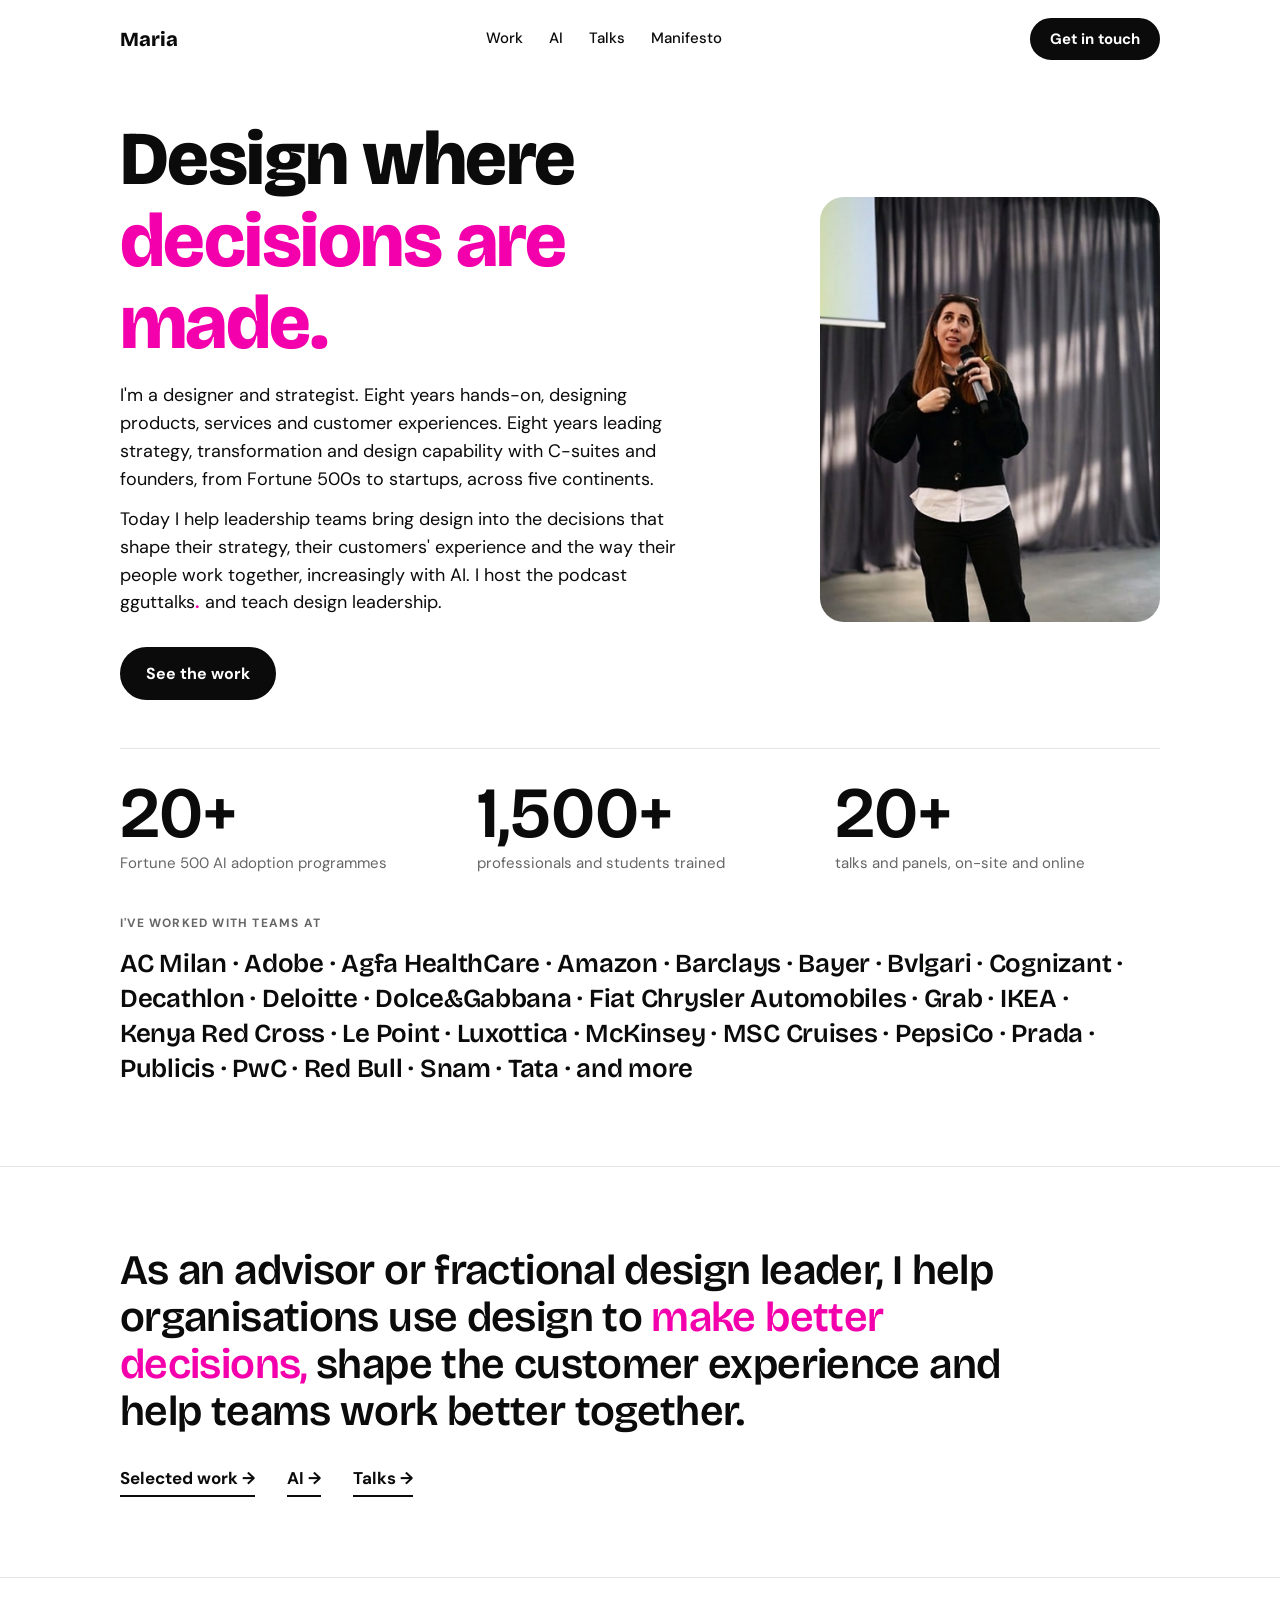
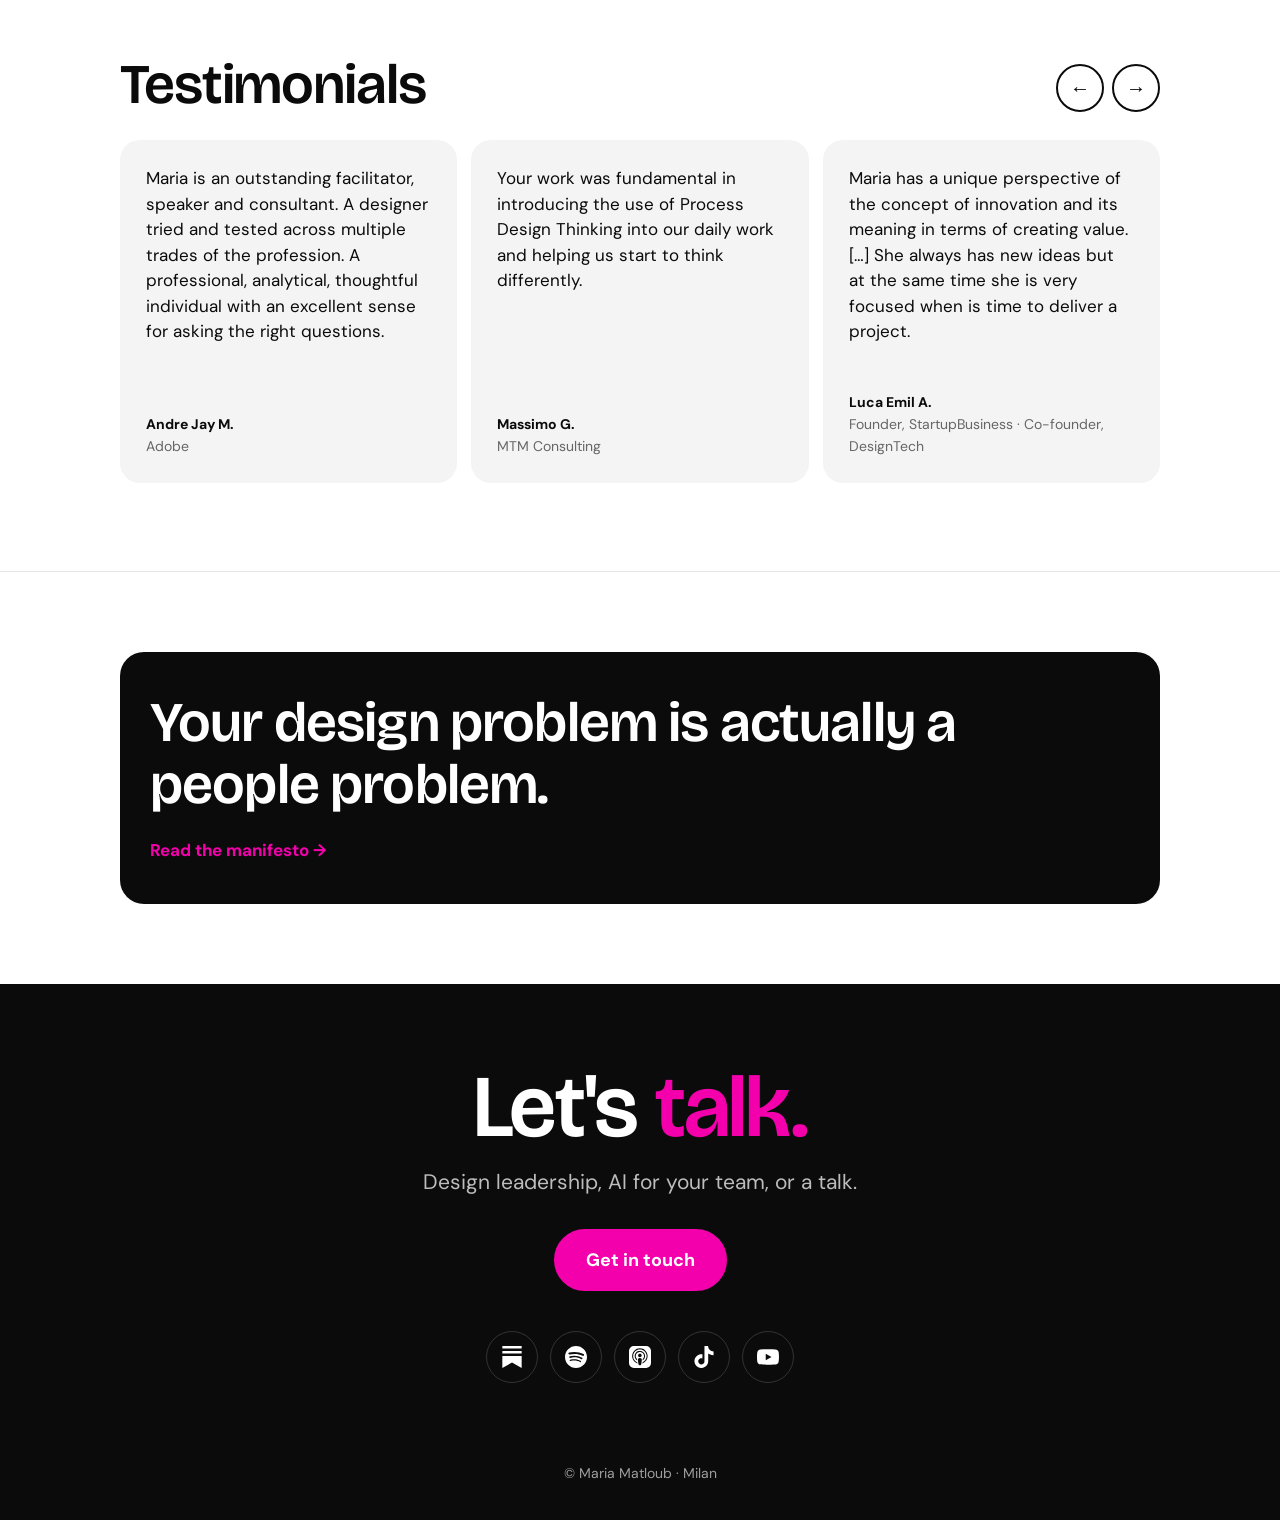
==== index.html @ e1e686e2 "Add files via upload" ====
<!doctype html>
<html lang="en">
<head>
<meta charset="utf-8">
<meta name="viewport" content="width=device-width, initial-scale=1">
<title>Maria Matloub · Design where decisions are made</title>
<meta name="description" content="Designer and strategist. I help leadership teams bring design into the decisions that shape their business.">
<meta property="og:title" content="Maria Matloub · Design where decisions are made">
<meta property="og:description" content="Designer and strategist. I help leadership teams bring design into the decisions that shape their business.">
<meta property="og:image" content="https://mariamatloub.com/share.jpg">
<meta name="twitter:card" content="summary_large_image">
<link rel="preconnect" href="https://fonts.googleapis.com">
<link rel="preconnect" href="https://fonts.gstatic.com" crossorigin>
<link href="https://fonts.googleapis.com/css2?family=Bricolage+Grotesque:opsz,wght@12..96,400..800&family=DM+Sans:wght@400;500;700&display=swap" rel="stylesheet">
<link rel="stylesheet" href="style.css">
<style>.sent-ok{background:#F300AC;color:#fff;text-align:center;padding:12px 20px;font:500 15px "DM Sans",system-ui,sans-serif}</style>
</head>
<body>
<div class="wrap">
  <nav>
    <a class="logo" href="./">Maria</a>
    <div class="menu"><a href="work.html">Work</a><a href="ai.html">AI</a><a href="talks.html">Talks</a><a href="manifesto.html">Manifesto</a></div>
    <button class="btn primary" data-contact="advisory">Get in touch</button>
  </nav>
</div>
<div class="wrap">
  <header class="hero home-hero">
    <div class="hero-grid">
      <div class="bio">
        <h1>Design where <span>decisions are made.</span></h1>
        <p>I'm a designer and strategist. Eight years hands-on, designing products, services and customer experiences. Eight years leading strategy, transformation and design capability with C-suites and founders, from Fortune 500s to startups, across five continents.</p>
        <p>Today I help leadership teams bring design into the decisions that shape their strategy, their customers' experience and the way their people work together, increasingly with AI. I host the podcast gguttalks<span class="dot">.</span> and teach design leadership.</p>
        <div class="btns"><a class="btn primary" href="work.html">See the work</a></div>
      </div>
      <div class="portrait"><img src="portrait.jpg" alt="Maria Matloub" width="800" height="1000"></div>
    </div>
    <div class="hstats">
      <div><b>20+</b><span>Fortune 500 AI adoption programmes</span></div>
      <div><b>1,500+</b><span>professionals and students trained</span></div>
      <div><b>20+</b><span>talks and panels, on-site and online</span></div>
    </div>
    <div class="brands">
      <p class="eyebrow">I've worked with teams at</p>
      <p><span>AC Milan</span> · <span>Adobe</span> · <span>Agfa HealthCare</span> · <span>Amazon</span> · <span>Barclays</span> · <span>Bayer</span> · <span>Bvlgari</span> · <span>Cognizant</span> · <span>Decathlon</span> · <span>Deloitte</span> · <span>Dolce&amp;Gabbana</span> · <span>Fiat Chrysler Automobiles</span> · <span>Grab</span> · <span>IKEA</span> · <span>Kenya Red Cross</span> · <span>Le Point</span> · <span>Luxottica</span> · <span>McKinsey</span> · <span>MSC Cruises</span> · <span>PepsiCo</span> · <span>Prada</span> · <span>Publicis</span> · <span>PwC</span> · <span>Red Bull</span> · <span>Snam</span> · <span>Tata</span> · <span>and more</span></p>
    </div>
  </header>
</div>

<section>
  <div class="wrap">
    <div class="what">
      <p class="big">As an advisor or fractional design leader, I help organisations use design to <span>make better decisions,</span> shape the customer experience and help teams work better together.</p>
      <div class="quiet-links"><a href="work.html">Selected work →</a><a href="ai.html">AI →</a><a href="talks.html">Talks →</a></div>
    </div>
  </div>
</section>

<section>
  <div class="wrap">
    <div class="tq-head"><h2>Testimonials</h2><div class="tq-nav"><button type="button" class="tq-btn" data-dir="-1" aria-label="Previous">←</button><button type="button" class="tq-btn" data-dir="1" aria-label="Next">→</button></div></div>
    <div class="carousel" id="tq">
      <figure><blockquote>Maria is an outstanding facilitator, speaker and consultant. A designer tried and tested across multiple trades of the profession. A professional, analytical, thoughtful individual with an excellent sense for asking the right questions.</blockquote><figcaption><b>Andre Jay M.</b>Adobe</figcaption></figure>
      <figure><blockquote>Your work was fundamental in introducing the use of Process Design Thinking into our daily work and helping us start to think differently.</blockquote><figcaption><b>Massimo G.</b>MTM Consulting</figcaption></figure>
      <figure><blockquote>Maria has a unique perspective of the concept of innovation and its meaning in terms of creating value. […] She always has new ideas but at the same time she is very focused when is time to deliver a project.</blockquote><figcaption><b>Luca Emil A.</b>Founder, StartupBusiness · Co-founder, DesignTech</figcaption></figure>
      <figure><blockquote>Maria has a natural propensity for teaching. Strong soft and hard skills and lots of curiosity made the course spectacular and super interesting.</blockquote><figcaption><b>Elena A.</b>Deloitte</figcaption></figure>
      <figure><blockquote>Maria is a very trustworthy professional, she is very passionate and committed. We have collaborated on different projects and very happy about the results.</blockquote><figcaption><b>Giusy C.</b>Fashion Technology Accelerator</figcaption></figure>
      <figure><blockquote>Maria was truly clear and inspiring. She changed my mindset regarding AI in a dialogue context where I did not feel inferior to the technology as I do as a woman. I asked questions that I would not have asked in other contexts.</blockquote><figcaption><b>Delia D.</b>Humanitas University</figcaption></figure>
      <figure><blockquote>The course introduced me completely to the world of generative AI […] I prepared a complete speech with graphs and presentation and was able to do it in half the time I would have spent without AI, but above all I entered a new and unknown world that is very useful and fascinating.</blockquote><figcaption><b>Simona B.</b>Freelancer in people management</figcaption></figure>
    </div>
    <script>(function(){const c=document.getElementById('tq');document.querySelectorAll('.tq-btn').forEach(b=>b.onclick=()=>{const w=c.querySelector('figure').offsetWidth+14;c.scrollBy({left:w*+b.dataset.dir,behavior:'smooth'})})})();</script>
  </div>
</section>

<section>
  <div class="wrap">
    <a class="teaser" href="manifesto.html"><p>Your design problem is actually a people problem.</p><span class="go">Read the manifesto →</span></a>
  </div>
</section>

<section class="end">
  <div class="wrap">
    <h2>Let's <span>talk.</span></h2>
    <p class="lead">Design leadership, AI for your team, or a talk.</p>
    <button class="btn" data-contact="advisory">Get in touch</button>
    <div class="links"><a href="https://ggutt.substack.com/" target="_blank" rel="noopener" aria-label="Substack" title="Substack"><svg viewBox="0 0 24 24" aria-hidden="true"><path d="M22.539 8.242H1.46V5.406h21.08v2.836zM1.46 10.812V24L12 18.11 22.54 24V10.812H1.46zM22.54 0H1.46v2.836h21.08V0z"/></svg></a><a href="https://open.spotify.com/show/3f6umKidYdhdoPnxUMQM2e" target="_blank" rel="noopener" aria-label="Spotify" title="Spotify"><svg viewBox="0 0 24 24" aria-hidden="true"><path d="M12 0C5.4 0 0 5.4 0 12s5.4 12 12 12 12-5.4 12-12S18.66 0 12 0zm5.521 17.34c-.24.359-.66.48-1.021.24-2.82-1.74-6.36-2.101-10.561-1.141-.418.122-.779-.179-.899-.539-.12-.421.18-.78.54-.9 4.56-1.021 8.52-.6 11.64 1.32.42.18.479.659.301 1.02zm1.44-3.3c-.301.42-.841.6-1.262.3-3.239-1.98-8.159-2.58-11.939-1.38-.479.12-1.02-.12-1.14-.6-.12-.48.12-1.021.6-1.141C9.6 9.9 15 10.561 18.72 12.84c.361.181.54.78.241 1.2zm.12-3.36C15.24 8.4 8.82 8.16 5.16 9.301c-.6.179-1.2-.181-1.38-.721-.18-.601.18-1.2.72-1.381 4.26-1.26 11.28-1.02 15.721 1.621.539.3.719 1.02.419 1.56-.299.421-1.02.599-1.559.3z"/></svg></a><a href="https://podcasts.apple.com/us/podcast/gguttalks/id1546998038" target="_blank" rel="noopener" aria-label="Apple Podcasts" title="Apple Podcasts"><svg viewBox="0 0 24 24" aria-hidden="true"><path d="M5.34 0A5.328 5.328 0 000 5.34v13.32A5.328 5.328 0 005.34 24h13.32A5.328 5.328 0 0024 18.66V5.34A5.328 5.328 0 0018.66 0zm6.525 2.568c2.336 0 4.448.902 6.056 2.587 1.224 1.272 1.912 2.619 2.264 4.392.12.59.12 2.2.007 2.864a8.506 8.506 0 01-3.24 5.296c-.608.46-2.096 1.261-2.336 1.261-.088 0-.096-.091-.056-.46.072-.592.144-.715.48-.856.536-.224 1.448-.874 2.008-1.435a7.644 7.644 0 002.008-3.536c.208-.824.184-2.656-.048-3.504-.728-2.696-2.928-4.792-5.624-5.352-.784-.16-2.208-.16-3 0-2.728.56-4.984 2.76-5.672 5.528-.184.752-.184 2.584 0 3.336.456 1.832 1.64 3.512 3.192 4.512.304.2.672.408.824.472.336.144.408.264.472.856.04.36.03.464-.056.464-.056 0-.464-.176-.896-.384l-.04-.03c-2.472-1.216-4.056-3.274-4.632-6.012-.144-.706-.168-2.392-.03-3.04.36-1.74 1.048-3.1 2.192-4.304 1.648-1.737 3.768-2.656 6.128-2.656zm.134 2.81c.409.004.803.04 1.106.106 2.784.62 4.76 3.408 4.376 6.174-.152 1.114-.536 2.03-1.216 2.88-.336.43-1.152 1.15-1.296 1.15-.023 0-.048-.272-.048-.603v-.605l.416-.496c1.568-1.878 1.456-4.502-.256-6.224-.664-.67-1.432-1.064-2.424-1.246-.64-.118-.776-.118-1.448-.008-1.02.167-1.81.562-2.512 1.256-1.72 1.704-1.832 4.342-.264 6.222l.413.496v.608c0 .336-.027.608-.06.608-.03 0-.264-.16-.512-.36l-.034-.011c-.832-.664-1.568-1.842-1.872-2.997-.184-.698-.184-2.024.008-2.72.504-1.878 1.888-3.335 3.808-4.019.41-.145 1.133-.22 1.814-.211zm-.13 2.99c.31 0 .62.06.844.178.488.253.888.745 1.04 1.259.464 1.578-1.208 2.96-2.72 2.254h-.015c-.712-.331-1.096-.956-1.104-1.77 0-.733.408-1.371 1.112-1.745.224-.117.534-.176.844-.176zm-.011 4.728c.988-.004 1.706.349 1.97.97.198.464.124 1.932-.218 4.302-.232 1.656-.36 2.074-.68 2.356-.44.39-1.064.498-1.656.288h-.003c-.716-.257-.87-.605-1.164-2.644-.341-2.37-.416-3.838-.218-4.302.262-.616.974-.966 1.97-.97z"/></svg></a><a href="https://www.tiktok.com/@maria_ggutt" target="_blank" rel="noopener" aria-label="TikTok" title="TikTok"><svg viewBox="0 0 24 24" aria-hidden="true"><path d="M12.525.02c1.31-.02 2.61-.01 3.91-.02.08 1.53.63 3.09 1.75 4.17 1.12 1.11 2.7 1.62 4.24 1.79v4.03c-1.44-.05-2.89-.35-4.2-.97-.57-.26-1.1-.59-1.62-.93-.01 2.92.01 5.84-.02 8.75-.08 1.4-.54 2.79-1.35 3.94-1.31 1.92-3.58 3.17-5.91 3.21-1.43.08-2.86-.31-4.08-1.03-2.02-1.19-3.44-3.37-3.65-5.71-.02-.5-.03-1-.01-1.49.18-1.9 1.12-3.72 2.58-4.96 1.66-1.44 3.98-2.13 6.15-1.72.02 1.48-.04 2.96-.04 4.44-.99-.32-2.15-.23-3.02.37-.63.41-1.11 1.04-1.36 1.75-.21.51-.15 1.07-.14 1.61.24 1.64 1.82 3.02 3.5 2.87 1.12-.01 2.19-.66 2.77-1.61.19-.33.4-.67.41-1.06.1-1.79.06-3.57.07-5.36.01-4.03-.01-8.05.02-12.07z"/></svg></a><a href="https://www.youtube.com/@ggutt_hub" target="_blank" rel="noopener" aria-label="YouTube" title="YouTube"><svg viewBox="0 0 24 24" aria-hidden="true"><path d="M23.498 6.186a3.016 3.016 0 0 0-2.122-2.136C19.505 3.545 12 3.545 12 3.545s-7.505 0-9.377.505A3.017 3.017 0 0 0 .502 6.186C0 8.07 0 12 0 12s0 3.93.502 5.814a3.016 3.016 0 0 0 2.122 2.136c1.871.505 9.376.505 9.376.505s7.505 0 9.377-.505a3.015 3.015 0 0 0 2.122-2.136C24 15.93 24 12 24 12s0-3.93-.502-5.814zM9.545 15.568V8.432L15.818 12l-6.273 3.568z"/></svg></a></div>
  </div>
</section>
<footer><span>© Maria Matloub · Milan</span></footer>
<dialog id="contact" aria-labelledby="contact-title">
  <form method="POST" action="https://formsubmit.co/diana@ggutt.com" id="contact-form">
    <input type="hidden" name="_subject" value="New enquiry from mariamatloub.com"><input type="hidden" name="_template" value="table">
    <input type="text" name="_honey" style="display:none" tabindex="-1" autocomplete="off"><input type="hidden" name="_captcha" value="true"><input type="hidden" name="_next" value="">
    <div class="m-head"><h3 id="contact-title">Let's talk.</h3><button type="button" class="m-close" aria-label="Close">×</button></div>
    <fieldset class="m-choice">
      <label><input type="radio" name="subject" value="Design leadership" required><span>Design leadership</span></label>
      <label><input type="radio" name="subject" value="AI"><span>AI</span></label>
      <label><input type="radio" name="subject" value="Talks"><span>Talks</span></label>
    </fieldset>
    <div class="m-row">
      <label>Name<input name="name" autocomplete="given-name" required></label>
      <label>Surname<input name="surname" autocomplete="family-name" required></label>
    </div>
    <label>Company<input name="company" autocomplete="organization" required></label>
    <label>Email<input type="email" name="email" autocomplete="email" required></label>
    <label><span>Phone <em>(optional)</em></span>
      <div class="m-phone"><select name="country-code" aria-label="Country code"><option value="+39" selected>Italy +39</option><option value="+44">United Kingdom +44</option><option value="+1">United States / Canada +1</option><option value="+33">France +33</option><option value="+49">Germany +49</option><option value="+34">Spain +34</option><option value="+41">Switzerland +41</option><option value="+31">Netherlands +31</option><option value="+32">Belgium +32</option><option value="+351">Portugal +351</option><option value="+353">Ireland +353</option><option value="+43">Austria +43</option><option value="+46">Sweden +46</option><option value="+45">Denmark +45</option><option value="+47">Norway +47</option><option value="+30">Greece +30</option><option value="+961">Lebanon +961</option><option value="+971">United Arab Emirates +971</option><option value="+966">Saudi Arabia +966</option><option value="+974">Qatar +974</option><option value="+965">Kuwait +965</option><option value="+20">Egypt +20</option><option value="+962">Jordan +962</option><option value="+91">India +91</option><option value="+65">Singapore +65</option><option value="+61">Australia +61</option><option value="+82">South Korea +82</option><option value="+81">Japan +81</option><option value="+55">Brazil +55</option><option value="+27">South Africa +27</option><option value="other">Other</option></select><input type="tel" name="phone" autocomplete="tel-national" inputmode="tel"></div>
    
    </label>
    <label>Message<textarea name="message" rows="4" required placeholder="A few lines about what you have in mind."></textarea></label>
    <button class="btn m-send" type="submit">Send</button>
    <p class="m-note" aria-live="polite"></p>
  </form>
</dialog>
<script>
(function(){
  const d=document.getElementById('contact'),f=document.getElementById('contact-form'),note=f.querySelector('.m-note');
  const map={advisory:"Design leadership",ai:"AI",talk:"Talks"};
  document.querySelectorAll('[data-contact]').forEach(b=>b.addEventListener('click',e=>{
    e.preventDefault(); f.querySelector('input[value="'+(map[b.dataset.contact]||"Design leadership")+'"]').checked=true; note.textContent=''; d.showModal();
  }));
  d.querySelector('.m-close').onclick=()=>d.close();
  d.addEventListener('click',e=>{if(e.target===d)d.close();});
  let opened=0;
  document.querySelectorAll('[data-contact]').forEach(b=>b.addEventListener('click',()=>{opened=Date.now();}));
  f.querySelector('[name=_next]').value=location.origin+location.pathname+'?sent=1';
  f.addEventListener('submit',e=>{
    if(f._honey.value||Date.now()-opened<4000){e.preventDefault();note.textContent='Please take a moment to fill in the form, then send again.';return;}
    note.textContent='Sending. You will see a quick captcha to confirm you are human.';
  });
  if(location.search.indexOf('sent=1')>-1){
    const t=document.createElement('div');t.className='sent-ok';t.textContent='Thank you. Your message has been sent, I will get back to you soon.';
    document.body.prepend(t);history.replaceState(null,'',location.pathname);
  }
})();
</script>
</body>
</html>
---- style.css ----
:root{--display:'Bricolage Grotesque',system-ui,sans-serif;--body:'DM Sans',system-ui,sans-serif;--paper:#FFFFFF;--ink:#0B0B0B;--muted:#666666;--line:#E6E6E6;--card:#F4F4F4;--accent:#F300AC;--soft:#FFE3F4}
*{box-sizing:border-box;margin:0;padding:0}
html{scroll-behavior:smooth}
body{background:var(--paper);color:var(--ink);font-family:var(--body);font-size:17px;line-height:1.55;-webkit-font-smoothing:antialiased}
a{color:inherit}
.wrap{max-width:1080px;margin:0 auto;padding:0 20px}
section{padding:80px 0;border-top:1px solid var(--line);scroll-margin-top:12px}
h1,h2,h3{font-family:var(--display);line-height:.98;letter-spacing:-.02em}
h2{font-size:clamp(34px,6vw,56px);font-weight:800;margin-bottom:16px}
h2 span,h1 span{color:var(--accent)}
.eyebrow{font-weight:700;text-transform:uppercase;letter-spacing:.1em;font-size:12px;color:var(--muted);margin-bottom:14px}
.lead{font-size:clamp(18px,2.2vw,21px);color:var(--muted);max-width:600px}
.btn{display:inline-block;padding:14px 24px;border-radius:999px;font:700 16px var(--body);text-decoration:none;border:2px solid var(--ink);background:transparent;color:var(--ink);cursor:pointer;transition:background .15s,border-color .15s,color .15s}
.btn:hover{background:var(--accent);border-color:var(--accent);color:#fff}
.btn.primary{background:var(--ink);color:#fff}
.btn.primary:hover{background:var(--accent);border-color:var(--accent)}
nav{display:flex;justify-content:space-between;align-items:center;padding:18px 0;gap:16px}
.logo{font-family:var(--display);font-weight:800;font-size:20px;text-decoration:none}
.menu{display:none;gap:26px;font-size:15px;font-weight:500}
.menu a{text-decoration:none}
.menu a:hover{color:var(--accent)}
@media(min-width:860px){.menu{display:flex}}
nav .btn{padding:9px 18px;font-size:15px}
.hero{padding:40px 0 80px;border:0}
.hero-grid{display:grid;gap:36px;align-items:center}
@media(min-width:860px){.hero-grid{grid-template-columns:minmax(0,1.6fr) minmax(0,1fr);gap:56px}}
.hero h1{font-size:clamp(44px,8vw,84px);font-weight:800}
.hero .sub{font-size:clamp(18px,2.2vw,21px);margin-top:24px;max-width:560px;color:var(--muted)}
.hero .btns{display:flex;flex-wrap:wrap;gap:10px;margin-top:30px}
.portrait{aspect-ratio:4/5;border-radius:24px;overflow:hidden;background:var(--card);max-width:340px;width:100%}
.portrait img{width:100%;height:100%;object-fit:cover;display:block}
@media(min-width:860px){.portrait{justify-self:end}}
.brands{padding:30px 0 0}
.brands p{font-family:var(--display);font-weight:700;font-size:clamp(19px,2.4vw,26px);line-height:1.35;letter-spacing:-.01em}
.brands span{white-space:nowrap}
.pov{display:grid;gap:20px}
@media(min-width:860px){.pov{grid-template-columns:minmax(0,1fr) minmax(0,1.3fr);gap:48px}}
.pov blockquote{font-family:var(--display);font-weight:500;font-size:clamp(22px,2.8vw,30px);line-height:1.25;letter-spacing:-.01em}
.pov blockquote p+p{margin-top:16px}
.ways{display:grid;gap:14px;margin-top:32px}
@media(min-width:860px){.ways{grid-template-columns:repeat(3,1fr)}}
.way{border:2px solid var(--ink);border-radius:20px;padding:26px;display:flex;flex-direction:column;gap:10px;text-decoration:none}
.way.main{background:var(--ink);color:#fff}
.way small{font-weight:700;text-transform:uppercase;letter-spacing:.08em;font-size:12px;opacity:.7}
.way h3{font-size:30px;font-weight:800}
.way p{opacity:.85;flex:1}
.way .go{font-weight:700;margin-top:6px}
.way:hover .go{color:var(--accent)}
.way.main .btn{align-self:flex-start;background:#fff;border-color:#fff;color:var(--ink)}
.way.main .btn:hover{background:var(--accent);border-color:var(--accent);color:#fff}
.projects{display:grid;gap:18px;margin-top:34px}
@media(min-width:640px){.projects{grid-template-columns:1fr 1fr}}
.project{border:1px solid var(--line);border-radius:20px;overflow:hidden;display:flex;flex-direction:column;background:#fff}
.project figure{aspect-ratio:16/9;background:var(--card);display:grid;place-items:center;color:var(--muted);font-size:13px;position:relative;overflow:hidden}
.project figure img{position:absolute;inset:0;width:100%;height:100%;object-fit:cover}
.project .body{padding:22px 22px 24px;display:flex;flex-direction:column;gap:10px}
.project .meta{font-size:13px;font-weight:700;text-transform:uppercase;letter-spacing:.08em;color:var(--accent)}
.project h3{font-size:26px;font-weight:800}
.project .role{font-size:15px;color:var(--muted);margin-top:-4px}
.project p{font-size:16px}
.project p.shift{border-top:1px solid var(--line);padding-top:10px;color:var(--ink)}
.project p.shift b{display:block;font-size:12px;text-transform:uppercase;letter-spacing:.08em;color:var(--muted);margin-bottom:2px}
.todo{background:var(--soft);border-radius:4px;padding:0 4px}
.quotes{display:grid;gap:14px;margin-top:30px}
@media(min-width:860px){.quotes{grid-template-columns:repeat(3,1fr)}}
.quotes figure{background:var(--card);border-radius:20px;padding:26px;display:flex;flex-direction:column;justify-content:space-between;gap:18px}
.quotes blockquote{font-family:var(--display);font-weight:500;font-size:21px;line-height:1.3}
.quotes figcaption{font-size:14px;color:var(--muted)}
.quotes figcaption b{color:var(--ink);display:block}
.strip{border-top:1px solid var(--line);padding:16px 0;font-size:15px;color:var(--muted)}
.strip b{color:var(--ink);margin-right:6px}
.media{display:grid;gap:14px;margin-top:30px}
@media(min-width:860px){.media{grid-template-columns:1fr 1fr}}
.media a{display:block;background:var(--soft);border-radius:20px;padding:26px;text-decoration:none}
.media a:hover{outline:2px solid var(--accent)}
.media h3{font-size:28px;font-weight:800;margin-bottom:8px}
.media p{color:var(--muted)}
.media .go{display:block;margin-top:12px;font-weight:700}
.end{background:var(--ink);color:#fff;border:0;text-align:center}
.end h2{font-size:clamp(44px,8vw,88px)}
.end .lead{margin:0 auto;color:#BDBDBD}
.end .btn{background:var(--accent);border-color:var(--accent);color:#fff;margin-top:30px;font-size:18px;padding:17px 30px}
.end .btn:hover{background:#fff;border-color:#fff;color:var(--ink)}
.links{display:flex;flex-wrap:wrap;justify-content:center;gap:12px;margin-top:40px}
.links a{display:grid;place-items:center;width:52px;height:52px;border:1.5px solid #333;border-radius:50%;transition:background .15s,border-color .15s}
.links a:hover{background:var(--accent);border-color:var(--accent)}
.links svg{width:22px;height:22px;fill:currentColor}
footer{background:var(--ink);color:#fff;font-size:14px;text-align:center;padding:0 20px 36px}
footer span{opacity:.6}
dialog{margin:auto;border:0;border-radius:24px;padding:0;width:min(560px,calc(100% - 24px));max-height:calc(100dvh - 24px);background:var(--paper);color:var(--ink);font-family:var(--body)}
dialog::backdrop{background:rgba(0,0,0,.55)}
#contact-form{display:flex;flex-direction:column;gap:14px;padding:26px}
.m-head{display:flex;justify-content:space-between;align-items:center}
.m-head h3{font-size:34px;font-weight:800}
.m-close{border:0;background:var(--card);width:40px;height:40px;border-radius:50%;font-size:24px;cursor:pointer;color:var(--ink)}
#contact-form label{display:flex;flex-direction:column;gap:6px;font-size:14px;font-weight:600}
#contact-form em{font-style:normal;font-weight:400;color:var(--muted)}
#contact-form input,#contact-form select,#contact-form textarea{font:inherit;font-weight:400;font-size:16px;padding:12px 14px;border:1.5px solid var(--line);border-radius:12px;background:#fff;color:var(--ink);width:100%}
#contact-form input:focus,#contact-form select:focus,#contact-form textarea:focus{outline:none;border-color:var(--accent)}
.m-row{display:grid;grid-template-columns:1fr 1fr;gap:10px}
.m-phone{display:grid;grid-template-columns:minmax(0,150px) 1fr;gap:8px}
.m-choice{border:0;display:grid;grid-template-columns:1fr 1fr 1fr;gap:8px}
.m-choice label{position:relative}
.m-choice input{position:absolute;opacity:0}
.m-choice span{display:block;text-align:center;padding:11px 6px;border:1.5px solid var(--ink);border-radius:999px;font-size:14px;cursor:pointer}
.m-choice input:checked+span{background:var(--ink);color:#fff}
.m-send{width:100%;background:var(--accent);border-color:var(--accent);color:#fff}
.m-note{font-size:14px;color:var(--muted);min-height:1em}
@media(max-width:480px){.m-row{grid-template-columns:1fr}.m-choice{grid-template-columns:1fr}}

.menu a.on{color:var(--accent)}
.page-head{padding:48px 0 56px;border:0}
.page-head h1{font-size:clamp(44px,8vw,84px);font-weight:800}
.page-head .lead{margin-top:20px}
.home-hero h1{font-size:clamp(42px,7vw,76px);line-height:1.08}
.bio p{font-size:18px;color:var(--ink);max-width:560px;margin-top:18px}
.bio p+p{margin-top:12px}
.teaser{display:block;text-decoration:none;background:var(--ink);color:#fff;border-radius:24px;padding:40px 30px}
.teaser p{font-family:var(--display);font-weight:700;font-size:clamp(26px,4vw,44px);line-height:1.1;letter-spacing:-.015em;max-width:820px}
.teaser span.go{display:inline-block;margin-top:22px;font-weight:700;color:var(--accent)}
.teaser:hover span.go{text-decoration:underline}
.snaps{display:grid;gap:22px;margin-top:8px}
@media(min-width:760px){.snaps{grid-template-columns:1fr 1fr}}
@media(min-width:1100px){.snaps{grid-template-columns:repeat(3,1fr)}.snap .vis b{font-size:40px}}
.snap{background:#0B0B0B;color:#fff;border-radius:18px;overflow:hidden;display:flex;flex-direction:column}
.snap .vis{aspect-ratio:16/10;position:relative;display:flex;flex-direction:column;justify-content:flex-end;padding:24px;overflow:hidden}
.snap .vis img{position:absolute;inset:0;width:100%;height:100%;object-fit:cover}
.snap .vis b{font-family:var(--display);font-weight:800;font-size:clamp(34px,5vw,52px);line-height:.95;letter-spacing:-.02em;position:relative}
.snap .vis small{position:relative;font-weight:700;text-transform:uppercase;letter-spacing:.1em;font-size:12px;margin-bottom:10px;opacity:.85}
.vis.pink{background:var(--accent);color:#fff}
.vis.white{background:#F4F4F4;color:#0B0B0B}
.vis.dark{background:#1A1A1A;color:#fff}
.vis.dark b span{color:var(--accent)}
.snap .txt{padding:22px 24px 26px;display:flex;flex-direction:column;gap:10px}
.snap h3{font-size:24px;font-weight:800}
.snap .role{font-size:14px;color:#A8A8A8;margin-top:-6px}
.snap p{font-size:16px;color:#E6E6E6}
.snap p.why{color:#fff;border-top:1px solid #2E2E2E;padding-top:12px}
.snap p.why b{color:var(--accent);font-weight:700}
.talklist{list-style:none;margin-top:28px;border-top:2px solid var(--ink)}
.talklist li{font-family:var(--display);font-weight:700;font-size:clamp(24px,3.4vw,36px);padding:16px 0;border-bottom:1px solid var(--line);letter-spacing:-.01em}
.gallery{display:grid;grid-template-columns:1fr;gap:10px}
@media(min-width:560px){.gallery{grid-template-columns:1fr 1fr}}
@media(min-width:860px){.gallery{grid-template-columns:repeat(3,1fr);gap:14px}}
.gallery figure{aspect-ratio:16/9;border-radius:16px;overflow:hidden;background:var(--card)}
.gallery img{width:100%;height:100%;object-fit:cover;display:block}
.manifesto{max-width:780px}
.manifesto p{font-family:var(--display);font-weight:700;font-size:clamp(26px,3.6vw,40px);line-height:1.15;letter-spacing:-.015em;margin-top:28px}
.manifesto p span{color:var(--accent)}
.what .big{font-family:var(--display);font-weight:700;font-size:clamp(26px,3.8vw,42px);line-height:1.12;letter-spacing:-.015em;max-width:900px}
.what .big span{color:var(--accent)}
.quiet-links{display:flex;flex-wrap:wrap;gap:12px 32px;margin-top:30px;font-weight:700;font-size:17px}
.quiet-links a{text-decoration:none;border-bottom:2px solid var(--ink);padding-bottom:3px}
.quiet-links a:hover{color:var(--accent);border-color:var(--accent)}
.pod{display:grid;gap:20px;background:var(--soft);border-radius:24px;padding:32px 28px;margin-top:8px}
@media(min-width:860px){.pod{grid-template-columns:1.4fr 1fr;align-items:center;padding:44px}}
.pod h2{margin-bottom:10px}
.pod .stats{display:flex;gap:28px;flex-wrap:wrap;margin-top:18px}
.pod .stats b{font-family:var(--display);font-size:36px;font-weight:800;display:block;line-height:1}
.pod .stats span{font-size:14px;color:var(--muted)}
.pod .btns{display:flex;flex-wrap:wrap;gap:10px}
.brands p.eyebrow{font-family:var(--body);font-size:12px;font-weight:700;letter-spacing:.1em;line-height:1.5;color:var(--muted)}
.teaser p{font-size:clamp(34px,5vw,56px)}
.dot{color:var(--accent);font-weight:700}
.hstats{display:grid;grid-template-columns:1fr 1fr;gap:24px 20px;margin:48px 0 8px;padding-top:28px;border-top:1px solid var(--line)}
.hstats{grid-template-columns:1fr}
@media(min-width:600px){.hstats{grid-template-columns:repeat(3,1fr);gap:24px 32px}}
.hstats b{font-family:var(--display);font-size:clamp(48px,6vw,72px);font-weight:800;display:block;line-height:1}
.hstats span{color:var(--muted);font-size:15px}
h1,h2,h3,.brands p,.hstats b,.snap .vis b,.teaser p,.what .big,.talklist li,.pod .stats b{font-weight:600}
.quotes blockquote{font-family:var(--body);font-weight:400}
.quotes blockquote{font-size:19px;line-height:1.35}
.tq-head{display:flex;justify-content:space-between;align-items:end;gap:16px}
.tq-nav{display:flex;gap:8px;margin-bottom:16px}
.tq-btn{width:48px;height:48px;border-radius:50%;border:2px solid var(--ink);background:#fff;font-size:20px;cursor:pointer}
.tq-btn:hover{background:var(--accent);border-color:var(--accent);color:#fff}
.carousel{display:flex;gap:14px;overflow-x:auto;scroll-snap-type:x mandatory;padding:12px 0 8px;scrollbar-width:none}
.carousel::-webkit-scrollbar{display:none}
.carousel figure{flex:0 0 85%;scroll-snap-align:start;background:var(--card);border-radius:20px;padding:26px;display:flex;flex-direction:column;justify-content:space-between;gap:18px}
@media(min-width:760px){.carousel figure{flex-basis:calc((100% - 28px)/3)}}
.carousel blockquote{font-size:17px;line-height:1.5}
.carousel figcaption{font-size:14px;color:var(--muted)}
.carousel figcaption b{display:block;color:var(--ink)}
.mlist{list-style:none;border-top:2px solid var(--ink)}
.mlist li{display:grid;grid-template-columns:56px 1fr;gap:12px;padding:28px 0;border-bottom:1px solid var(--line)}
@media(min-width:860px){.mlist li{grid-template-columns:90px 1fr}}
.mlist .n{font-family:var(--display);font-weight:600;color:var(--accent);font-size:22px}
.mlist h3{font-size:clamp(24px,3.2vw,36px);font-weight:600;line-height:1.1;max-width:820px}
.mlist p{color:var(--muted);margin-top:10px;max-width:680px;font-size:17px}
.vis.photo{color:#fff}
.vis.photo small,.vis.photo b{display:none}
.more-tile .vis b{font-size:clamp(30px,3vw,36px)!important}
.note-box{background:var(--soft);border-radius:14px;padding:14px 18px;font-size:15px;margin-top:20px;max-width:760px}
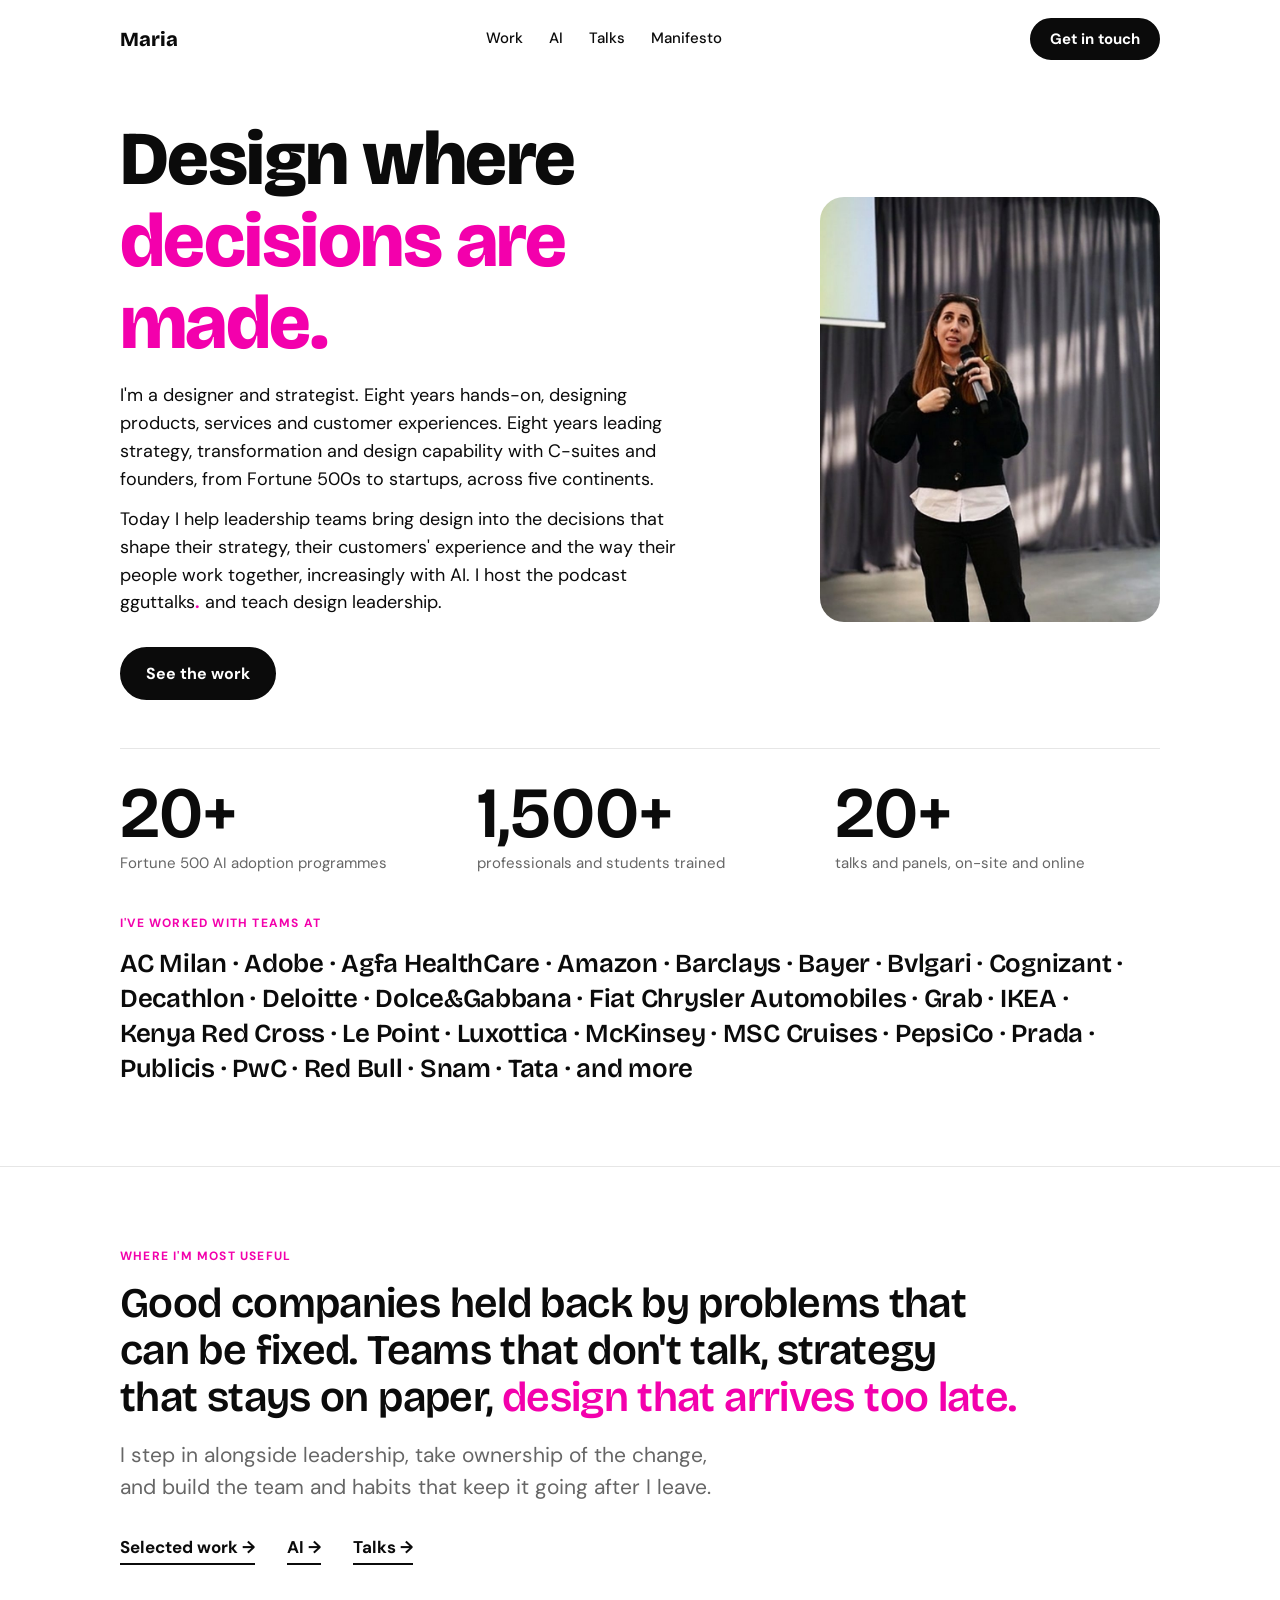
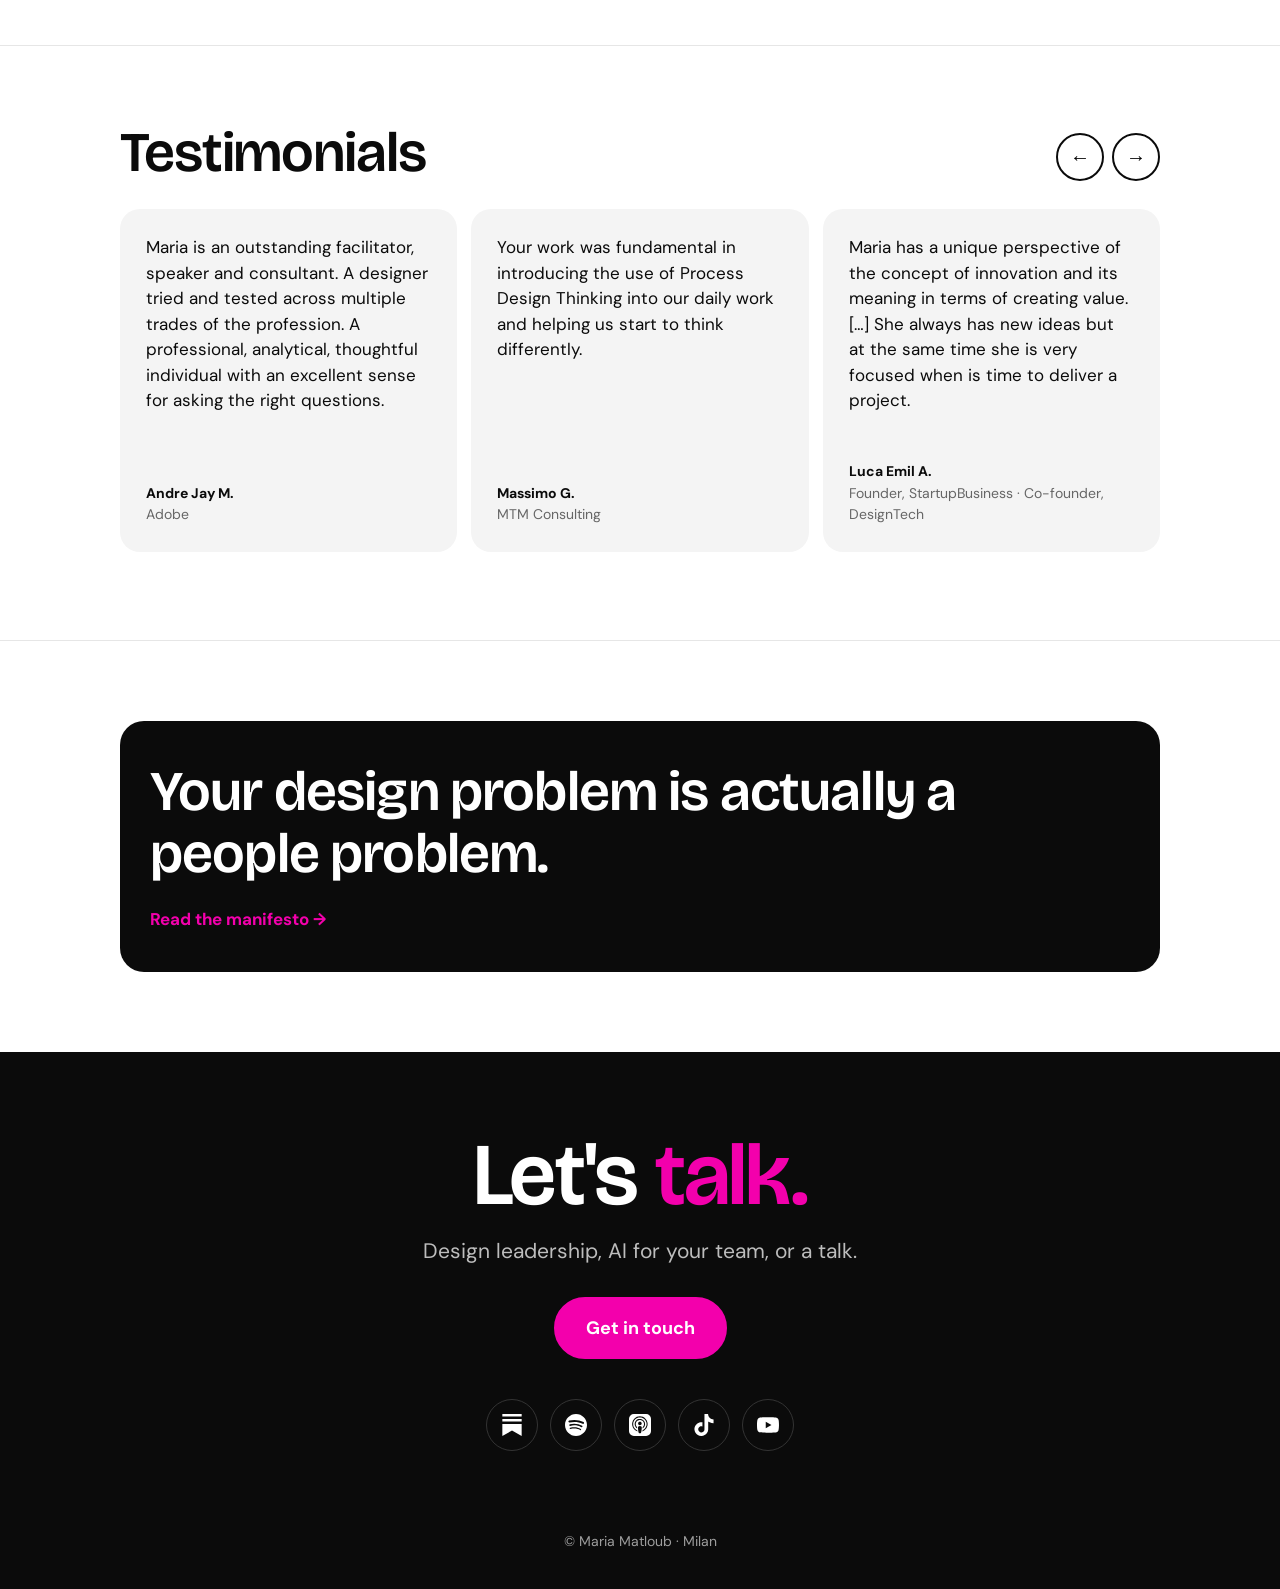
==== commit eb3dae46: "Add files via upload" ====
--- a/index.html
+++ b/index.html
@@ -4,6 +4,9 @@
 <meta charset="utf-8">
 <meta name="viewport" content="width=device-width, initial-scale=1">
 <title>Maria Matloub · Design where decisions are made</title>
+<link rel="icon" href="favicon.ico" sizes="any">
+<link rel="icon" type="image/png" href="favicon.png">
+<link rel="apple-touch-icon" href="apple-touch-icon.png">
 <meta name="description" content="Designer and strategist. I help leadership teams bring design into the decisions that shape their business.">
 <meta property="og:title" content="Maria Matloub · Design where decisions are made">
 <meta property="og:description" content="Designer and strategist. I help leadership teams bring design into the decisions that shape their business.">
@@ -49,7 +52,9 @@
 <section>
   <div class="wrap">
     <div class="what">
-      <p class="big">As an advisor or fractional design leader, I help organisations use design to <span>make better decisions,</span> shape the customer experience and help teams work better together.</p>
+      <p class="eyebrow">Where I'm most useful</p>
+      <p class="big">Good companies held back by problems that can be fixed. Teams that don't talk, strategy that stays on paper, <span>design that arrives too late.</span></p>
+      <p class="lead" style="margin-top:18px">I step in alongside leadership, take ownership of the change, and build the team and habits that keep it going after I leave.</p>
       <div class="quiet-links"><a href="work.html">Selected work →</a><a href="ai.html">AI →</a><a href="talks.html">Talks →</a></div>
     </div>
   </div>
--- a/style.css
+++ b/style.css
@@ -8,7 +8,7 @@
 h1,h2,h3{font-family:var(--display);line-height:.98;letter-spacing:-.02em}
 h2{font-size:clamp(34px,6vw,56px);font-weight:800;margin-bottom:16px}
 h2 span,h1 span{color:var(--accent)}
-.eyebrow{font-weight:700;text-transform:uppercase;letter-spacing:.1em;font-size:12px;color:var(--muted);margin-bottom:14px}
+.eyebrow{font-weight:700;text-transform:uppercase;letter-spacing:.1em;font-size:12px;color:var(--accent);margin-bottom:14px}
 .lead{font-size:clamp(18px,2.2vw,21px);color:var(--muted);max-width:600px}
 .btn{display:inline-block;padding:14px 24px;border-radius:999px;font:700 16px var(--body);text-decoration:none;border:2px solid var(--ink);background:transparent;color:var(--ink);cursor:pointer;transition:background .15s,border-color .15s,color .15s}
 .btn:hover{background:var(--accent);border-color:var(--accent);color:#fff}
@@ -159,7 +159,7 @@
 .pod .stats b{font-family:var(--display);font-size:36px;font-weight:800;display:block;line-height:1}
 .pod .stats span{font-size:14px;color:var(--muted)}
 .pod .btns{display:flex;flex-wrap:wrap;gap:10px}
-.brands p.eyebrow{font-family:var(--body);font-size:12px;font-weight:700;letter-spacing:.1em;line-height:1.5;color:var(--muted)}
+.brands p.eyebrow{font-family:var(--body);font-size:12px;font-weight:700;letter-spacing:.1em;line-height:1.5;color:var(--accent)}
 .teaser p{font-size:clamp(34px,5vw,56px)}
 .dot{color:var(--accent);font-weight:700}
 .hstats{display:grid;grid-template-columns:1fr 1fr;gap:24px 20px;margin:48px 0 8px;padding-top:28px;border-top:1px solid var(--line)}
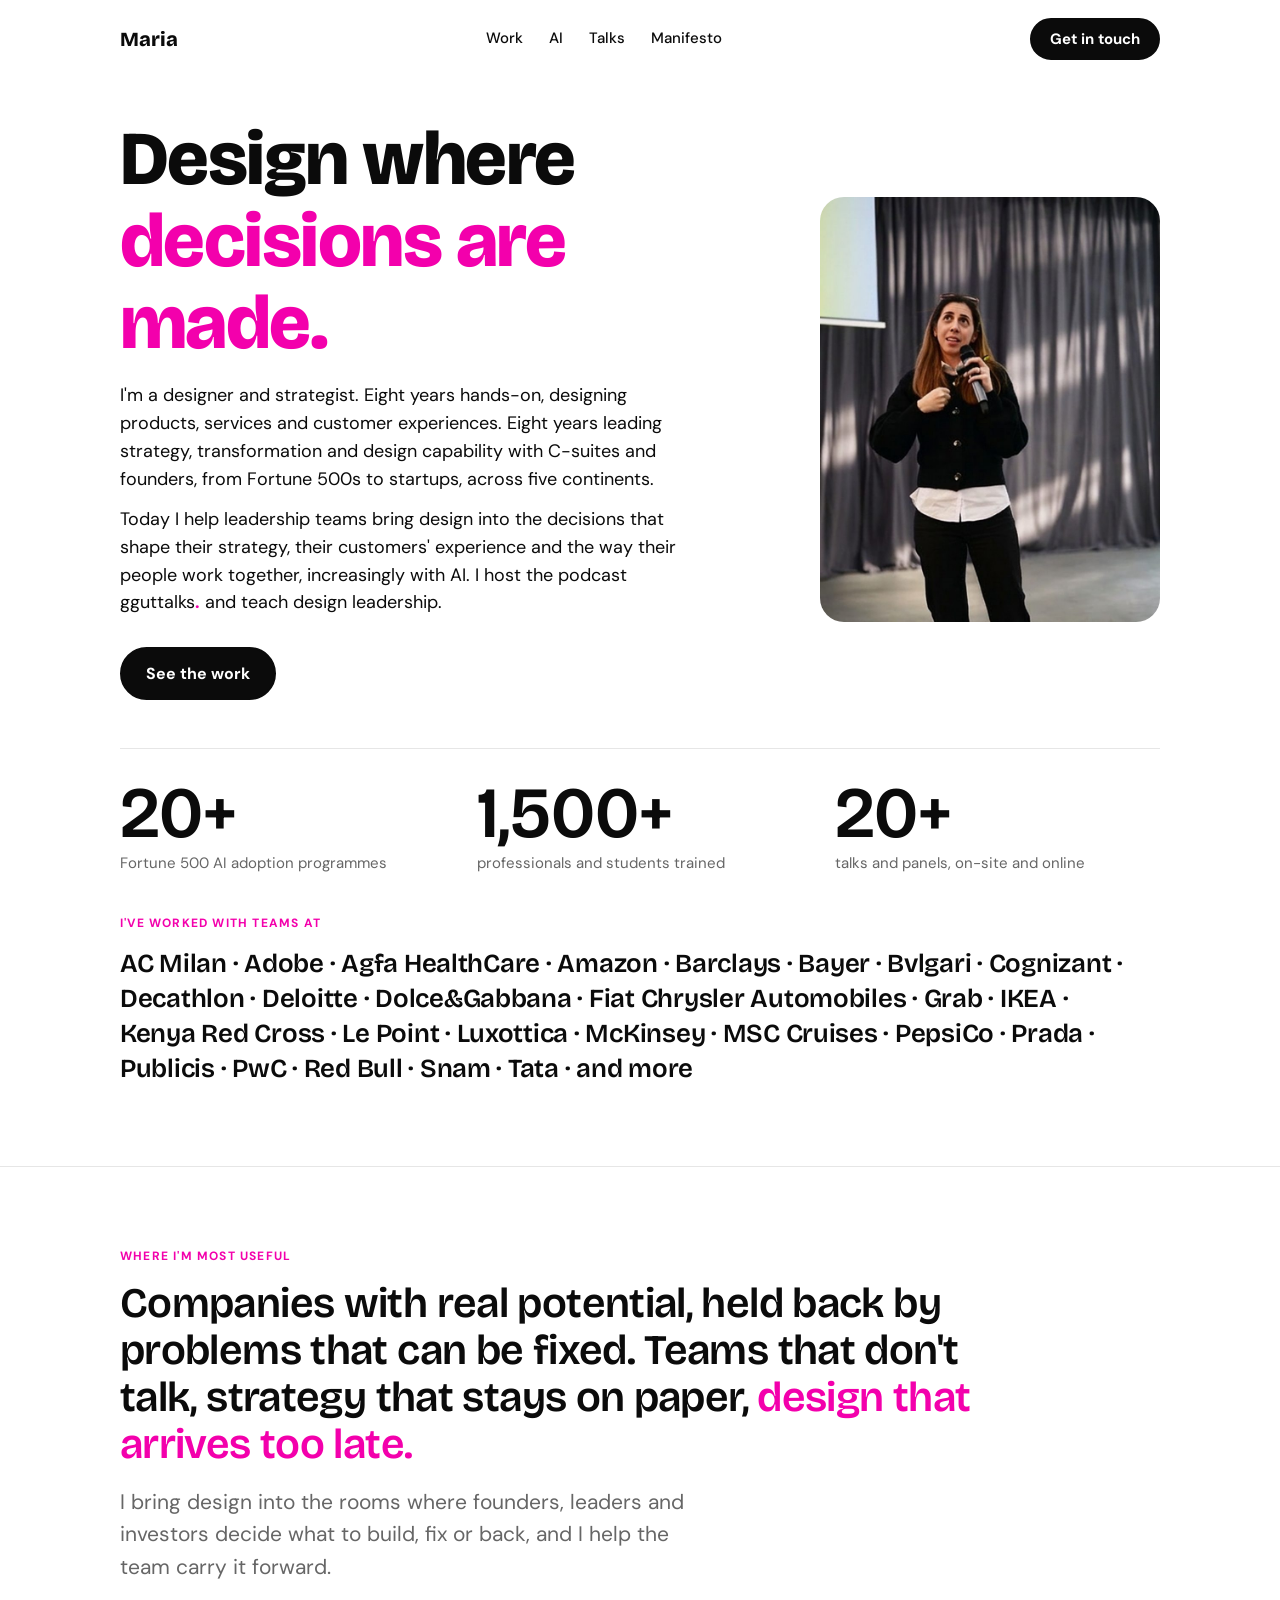
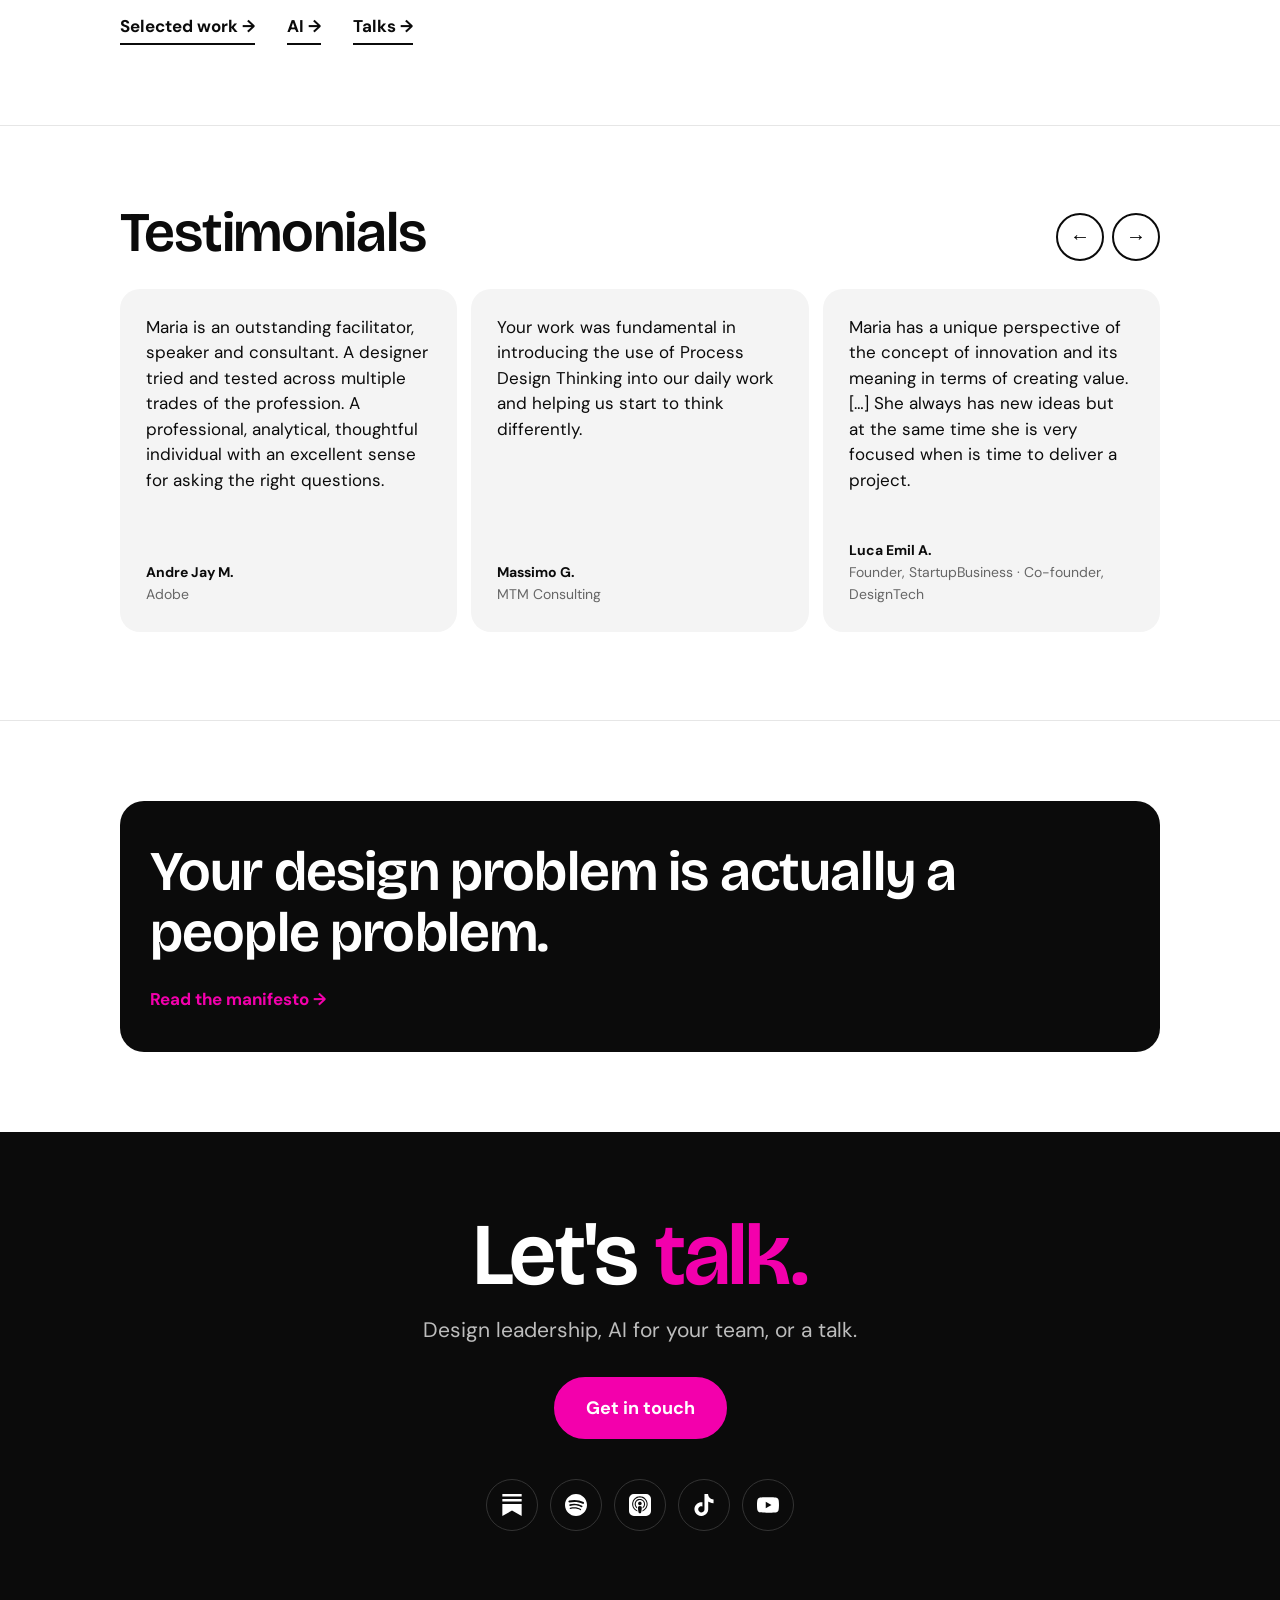
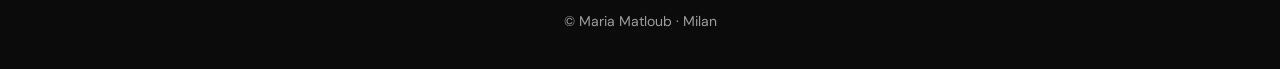
==== commit 8108cbe1: "Add files via upload" ====
--- a/index.html
+++ b/index.html
@@ -53,8 +53,8 @@
   <div class="wrap">
     <div class="what">
       <p class="eyebrow">Where I'm most useful</p>
-      <p class="big">Good companies held back by problems that can be fixed. Teams that don't talk, strategy that stays on paper, <span>design that arrives too late.</span></p>
-      <p class="lead" style="margin-top:18px">I step in alongside leadership, take ownership of the change, and build the team and habits that keep it going after I leave.</p>
+      <p class="big">Companies with real potential, held back by problems that can be fixed. Teams that don't talk, strategy that stays on paper, <span>design that arrives too late.</span></p>
+      <p class="lead" style="margin-top:18px">I bring design into the rooms where founders, leaders and investors decide what to build, fix or back, and I help the team carry it forward.</p>
       <div class="quiet-links"><a href="work.html">Selected work →</a><a href="ai.html">AI →</a><a href="talks.html">Talks →</a></div>
     </div>
   </div>
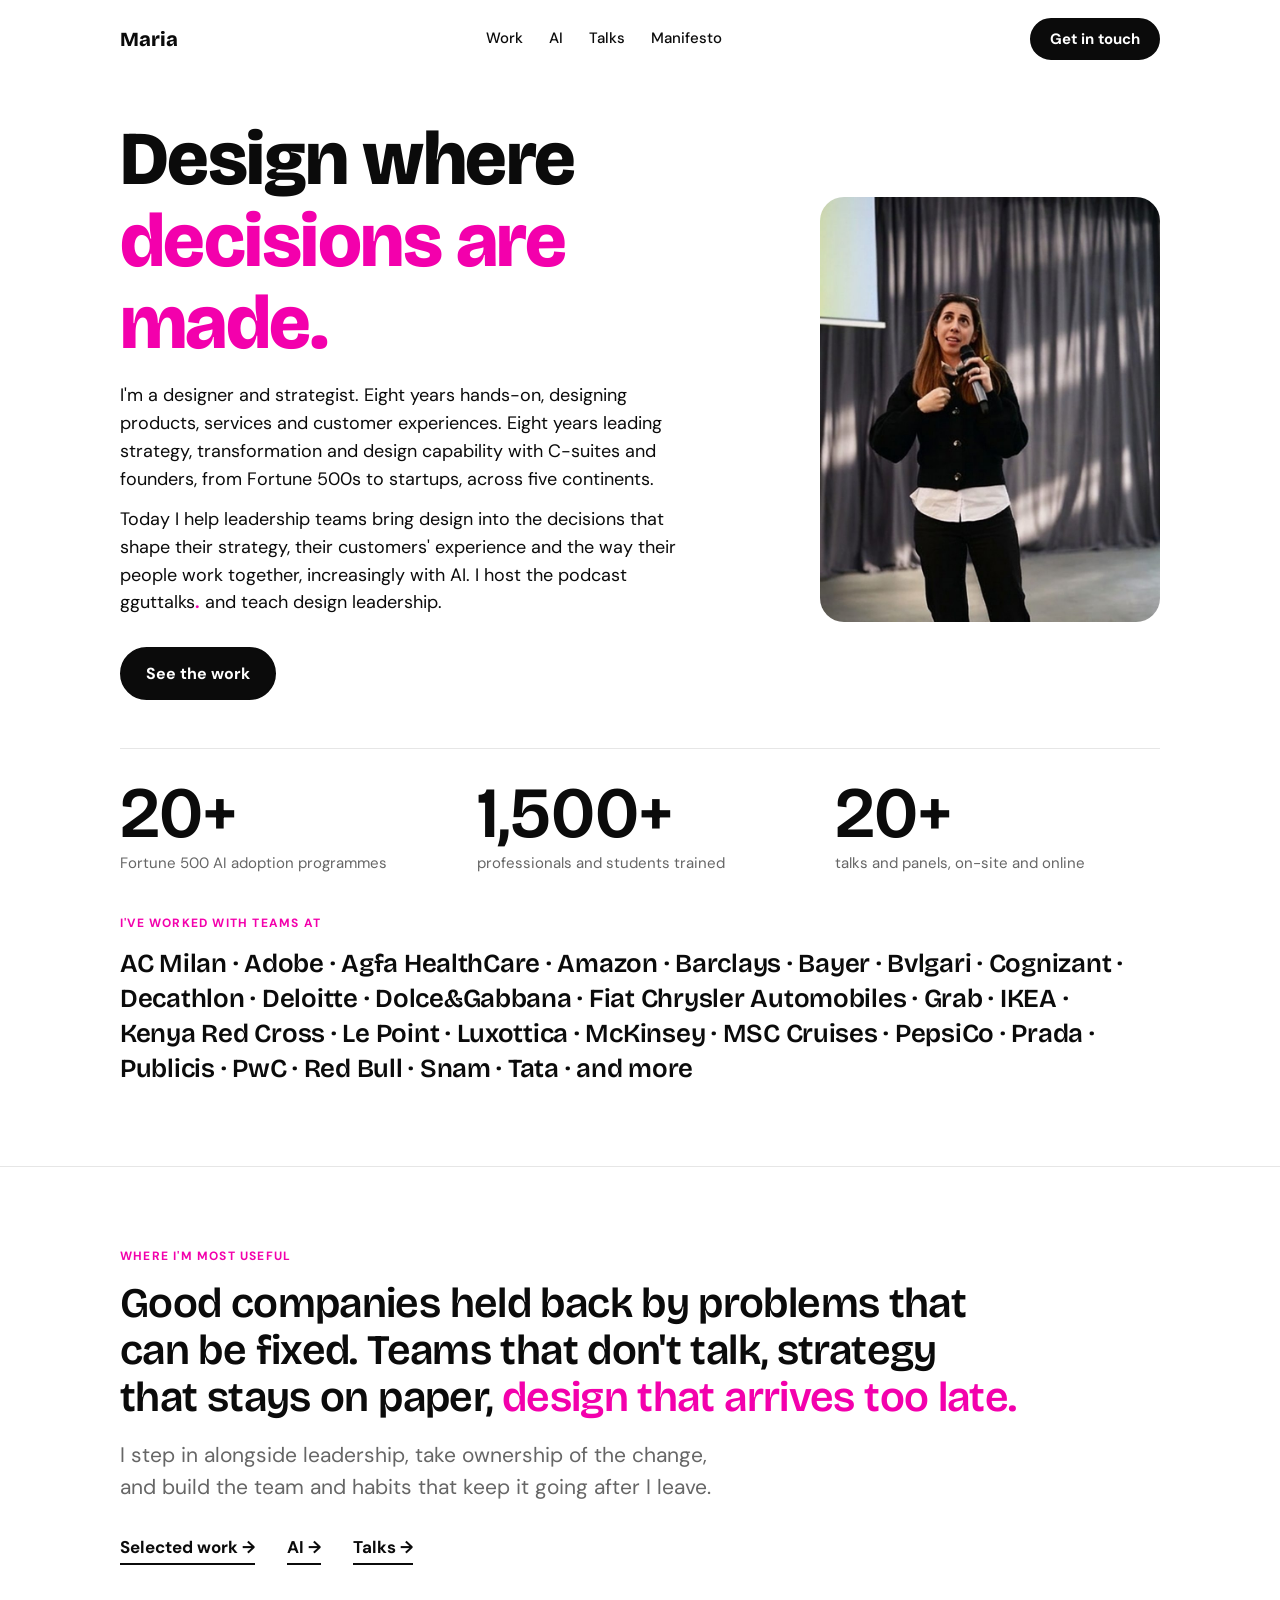
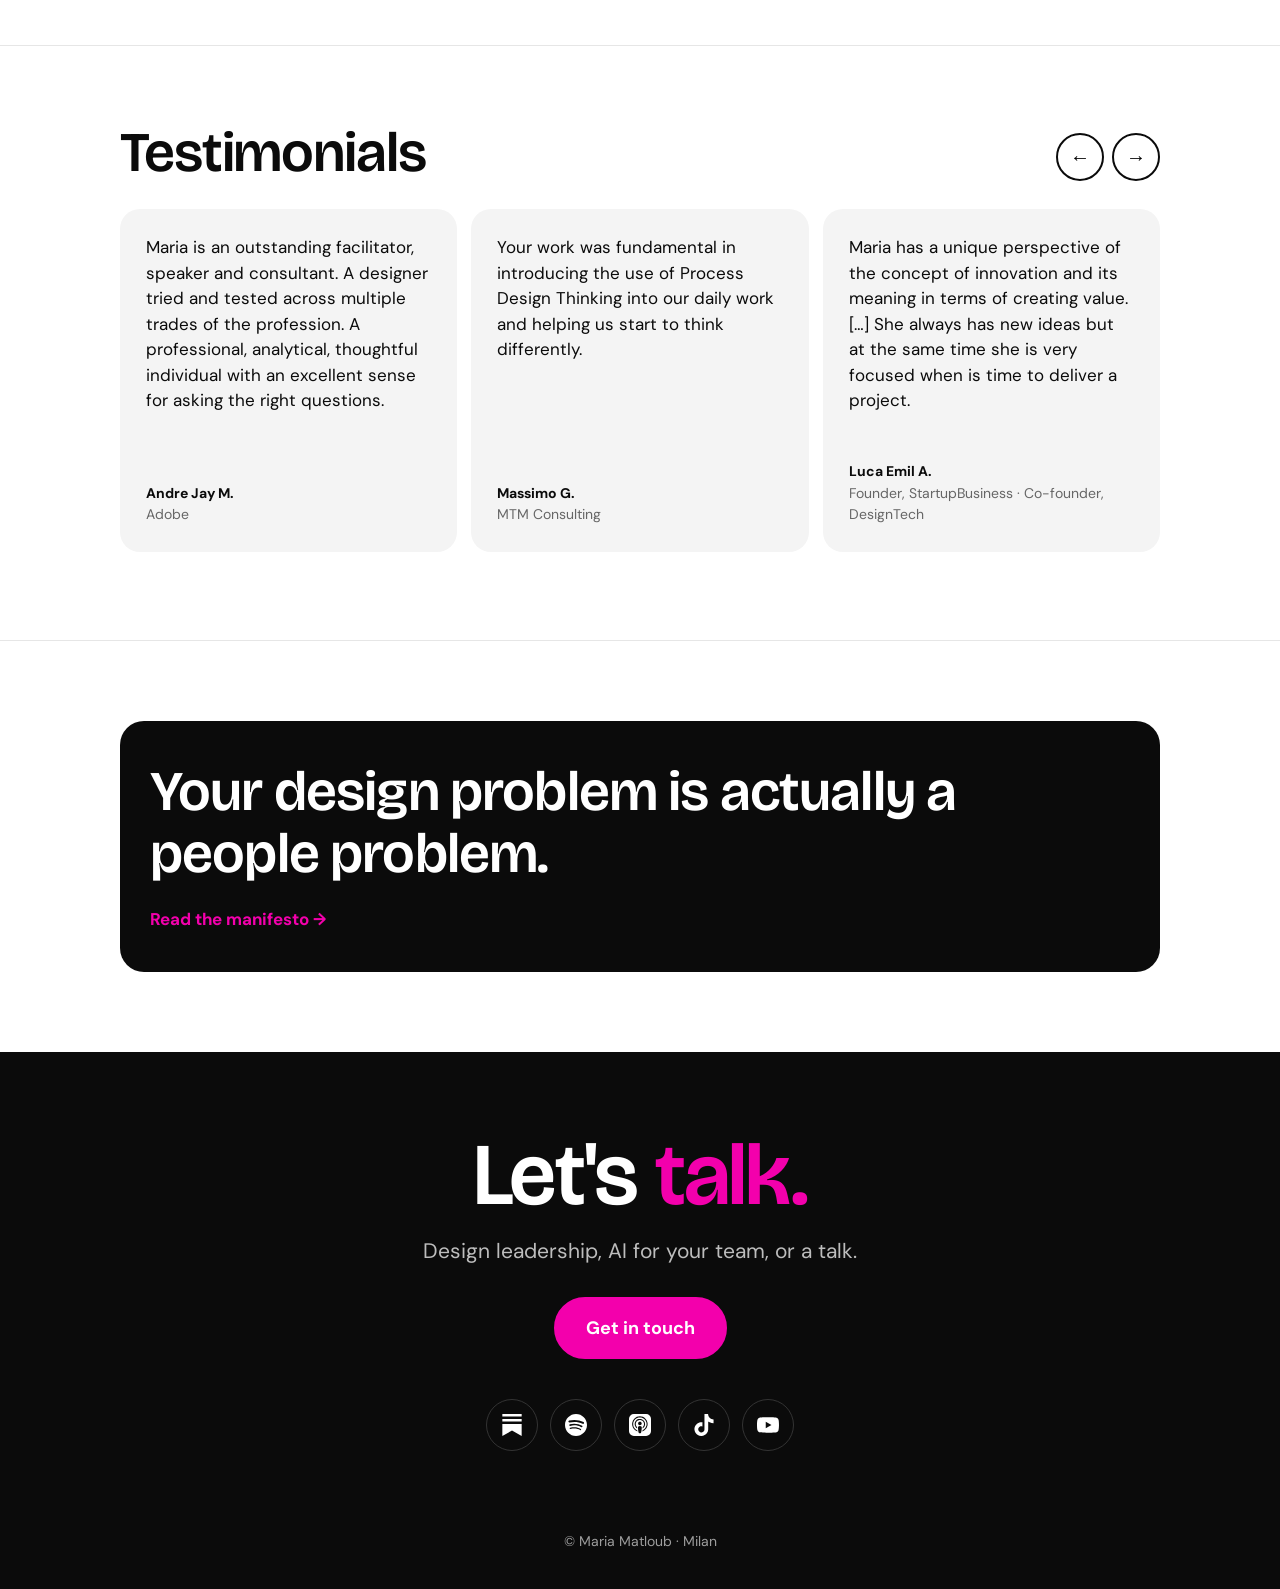
==== commit 2ffa7ed9: "Add files via upload" ====
--- a/index.html
+++ b/index.html
@@ -53,8 +53,8 @@
   <div class="wrap">
     <div class="what">
       <p class="eyebrow">Where I'm most useful</p>
-      <p class="big">Companies with real potential, held back by problems that can be fixed. Teams that don't talk, strategy that stays on paper, <span>design that arrives too late.</span></p>
-      <p class="lead" style="margin-top:18px">I bring design into the rooms where founders, leaders and investors decide what to build, fix or back, and I help the team carry it forward.</p>
+      <p class="big">Good companies held back by problems that can be fixed. Teams that don't talk, strategy that stays on paper, <span>design that arrives too late.</span></p>
+      <p class="lead" style="margin-top:18px">I step in alongside leadership, take ownership of the change, and build the team and habits that keep it going after I leave.</p>
       <div class="quiet-links"><a href="work.html">Selected work →</a><a href="ai.html">AI →</a><a href="talks.html">Talks →</a></div>
     </div>
   </div>
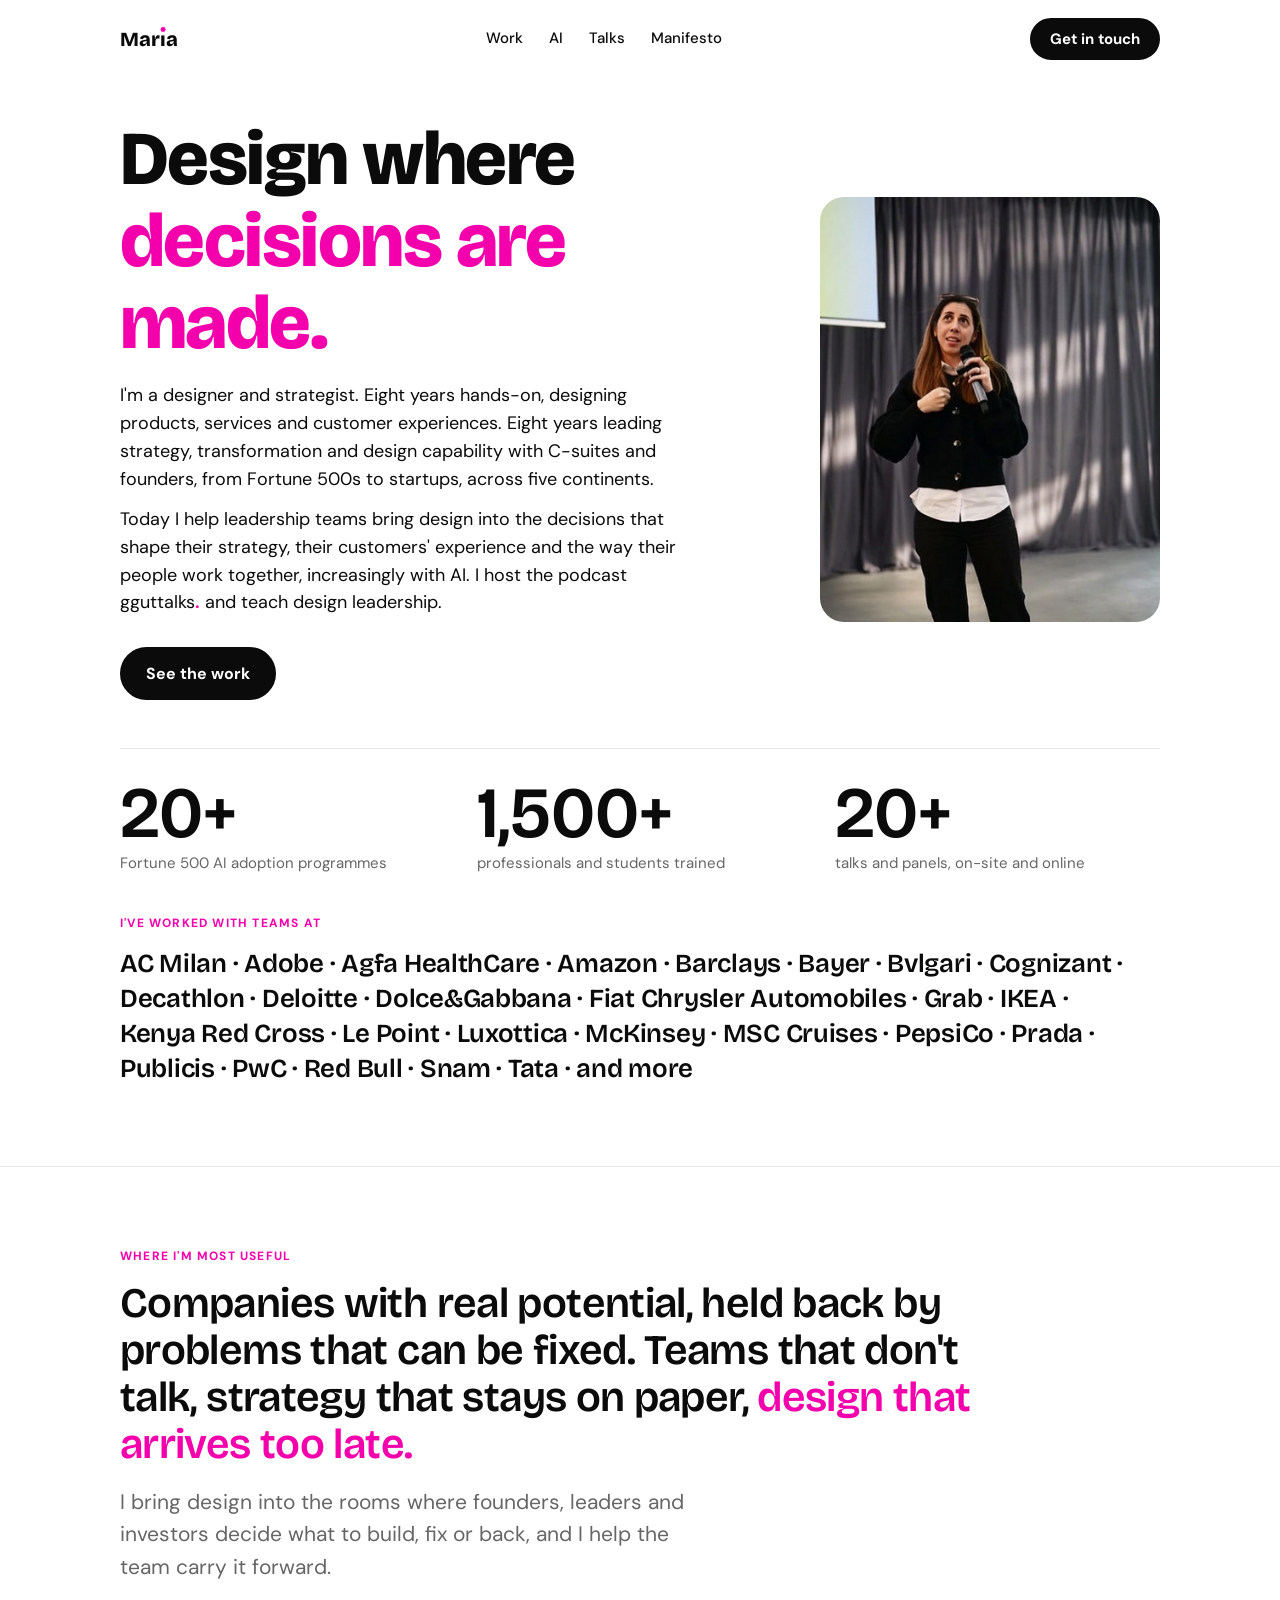
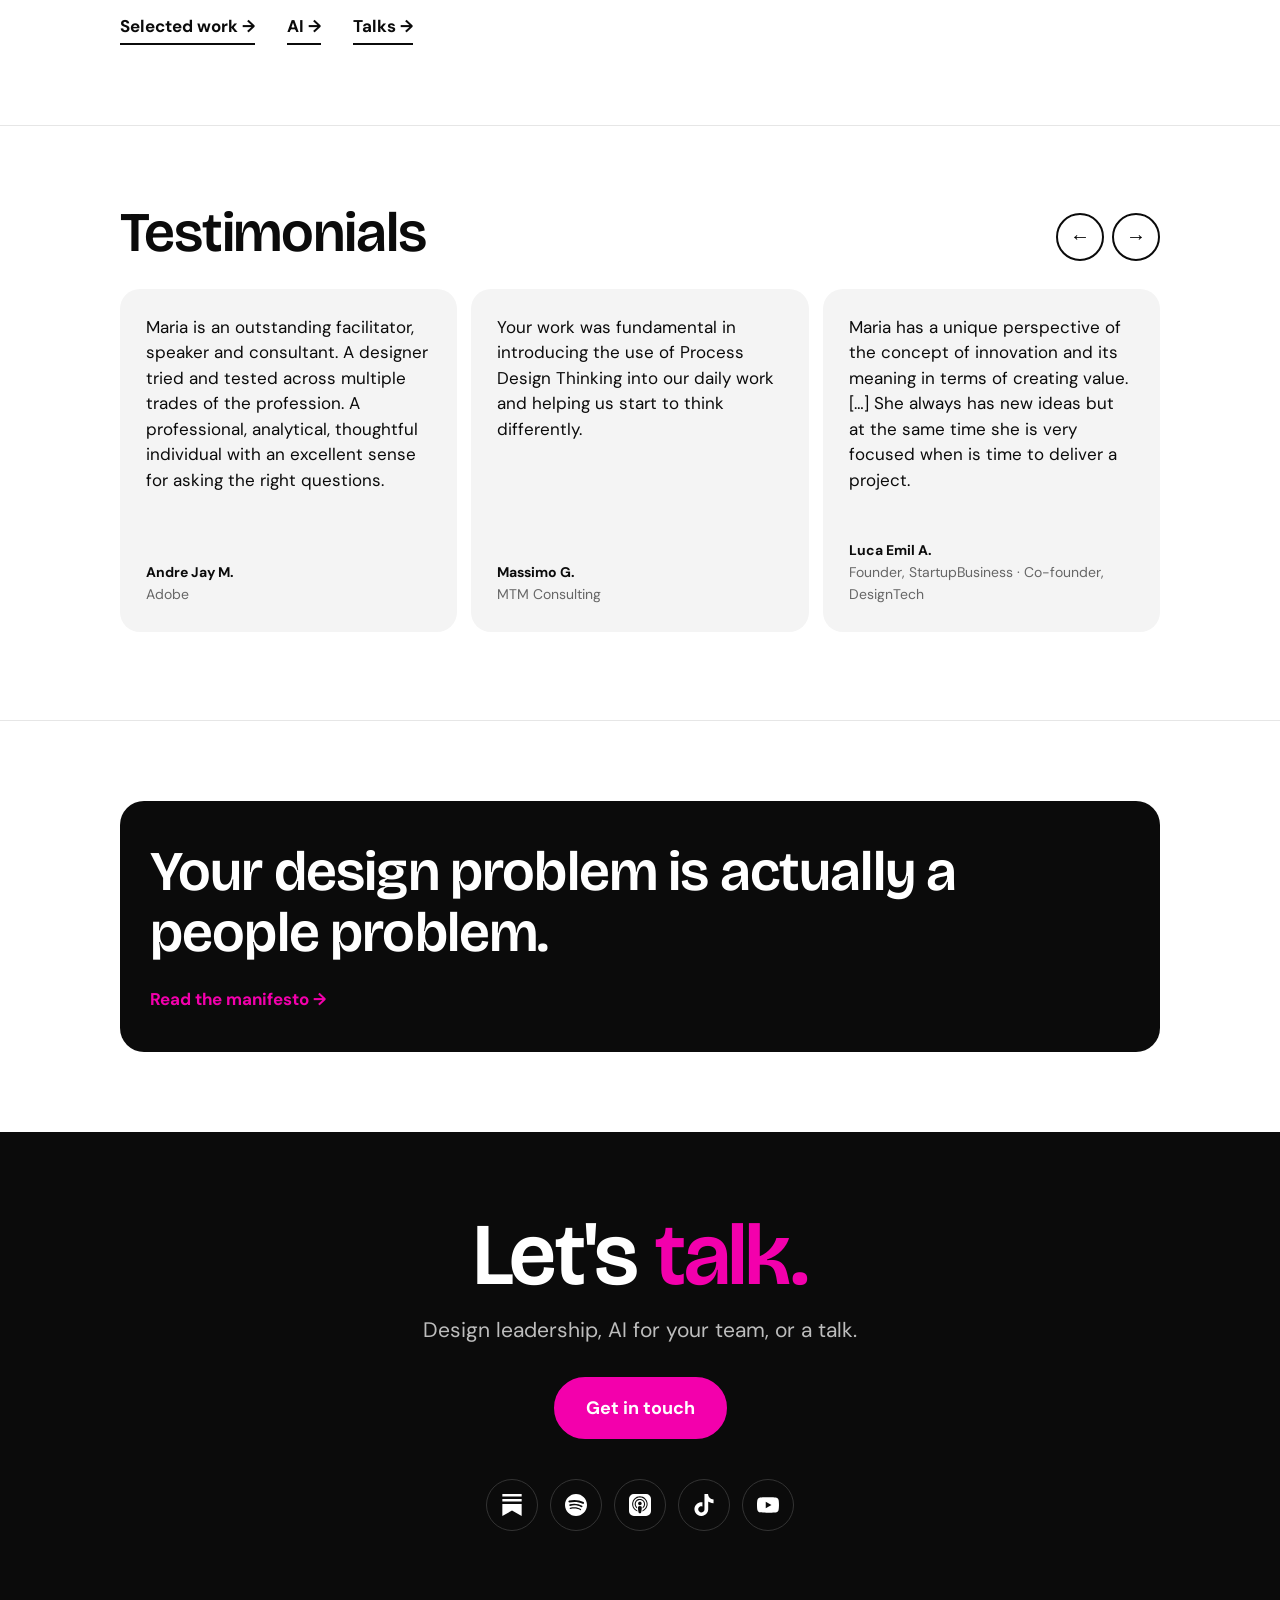
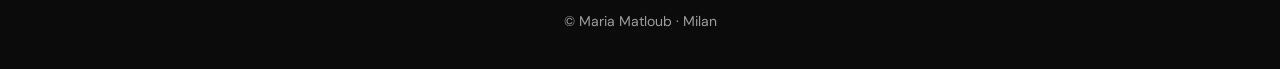
==== commit c4c6428e: "Add files via upload" ====
--- a/index.html
+++ b/index.html
@@ -21,7 +21,7 @@
 <body>
 <div class="wrap">
   <nav>
-    <a class="logo" href="./">Maria</a>
+    <a class="logo" href="./" aria-label="Maria, home">Mar<span class="di">&#305;</span>a</a>
     <div class="menu"><a href="work.html">Work</a><a href="ai.html">AI</a><a href="talks.html">Talks</a><a href="manifesto.html">Manifesto</a></div>
     <button class="btn primary" data-contact="advisory">Get in touch</button>
   </nav>
@@ -53,8 +53,8 @@
   <div class="wrap">
     <div class="what">
       <p class="eyebrow">Where I'm most useful</p>
-      <p class="big">Good companies held back by problems that can be fixed. Teams that don't talk, strategy that stays on paper, <span>design that arrives too late.</span></p>
-      <p class="lead" style="margin-top:18px">I step in alongside leadership, take ownership of the change, and build the team and habits that keep it going after I leave.</p>
+      <p class="big">Companies with real potential, held back by problems that can be fixed. Teams that don't talk, strategy that stays on paper, <span>design that arrives too late.</span></p>
+      <p class="lead" style="margin-top:18px">I bring design into the rooms where founders, leaders and investors decide what to build, fix or back, and I help the team carry it forward.</p>
       <div class="quiet-links"><a href="work.html">Selected work →</a><a href="ai.html">AI →</a><a href="talks.html">Talks →</a></div>
     </div>
   </div>
--- a/style.css
+++ b/style.css
@@ -191,3 +191,5 @@
 .vis.photo small,.vis.photo b{display:none}
 .more-tile .vis b{font-size:clamp(30px,3vw,36px)!important}
 .note-box{background:var(--soft);border-radius:14px;padding:14px 18px;font-size:15px;margin-top:20px;max-width:760px}
+
+.logo .di{position:relative;display:inline-block}.logo .di::after{content:"";position:absolute;left:50%;top:.18em;width:.24em;height:.24em;border-radius:50%;background:var(--accent);transform:translateX(-50%)}
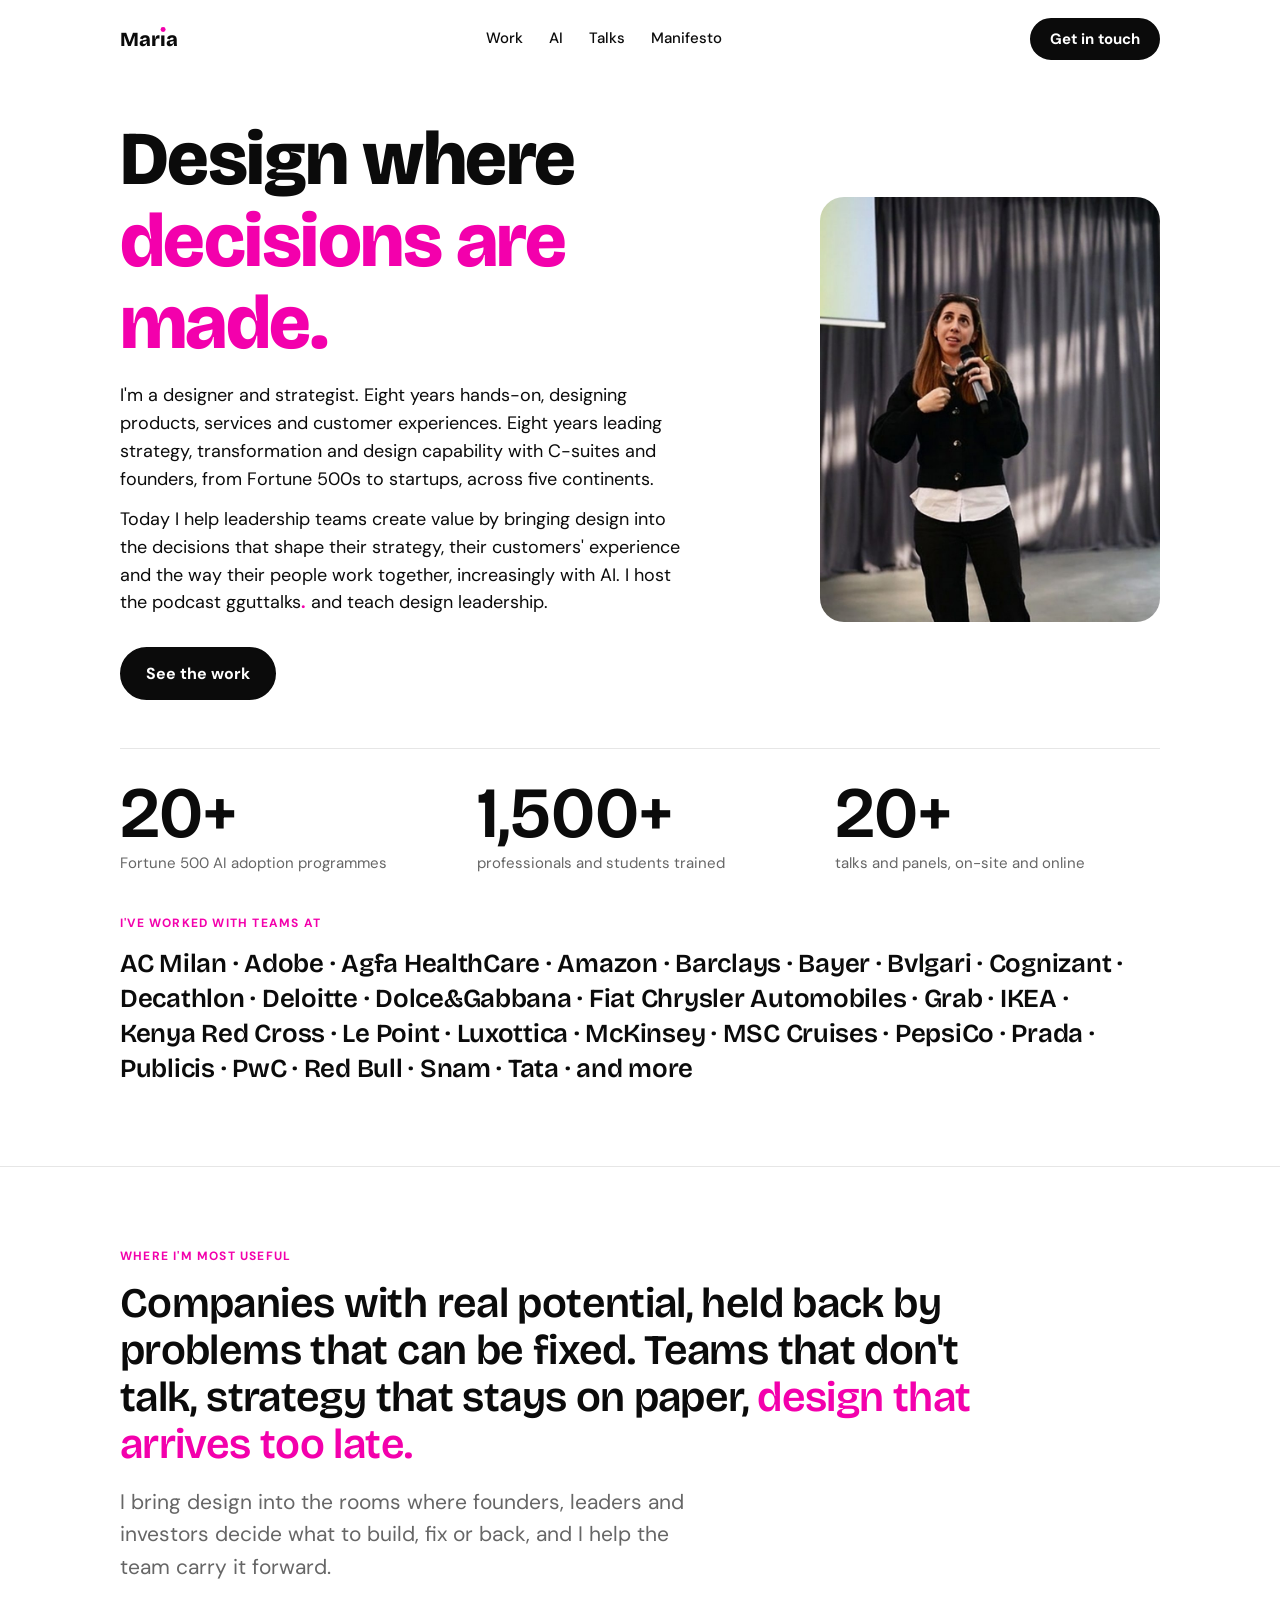
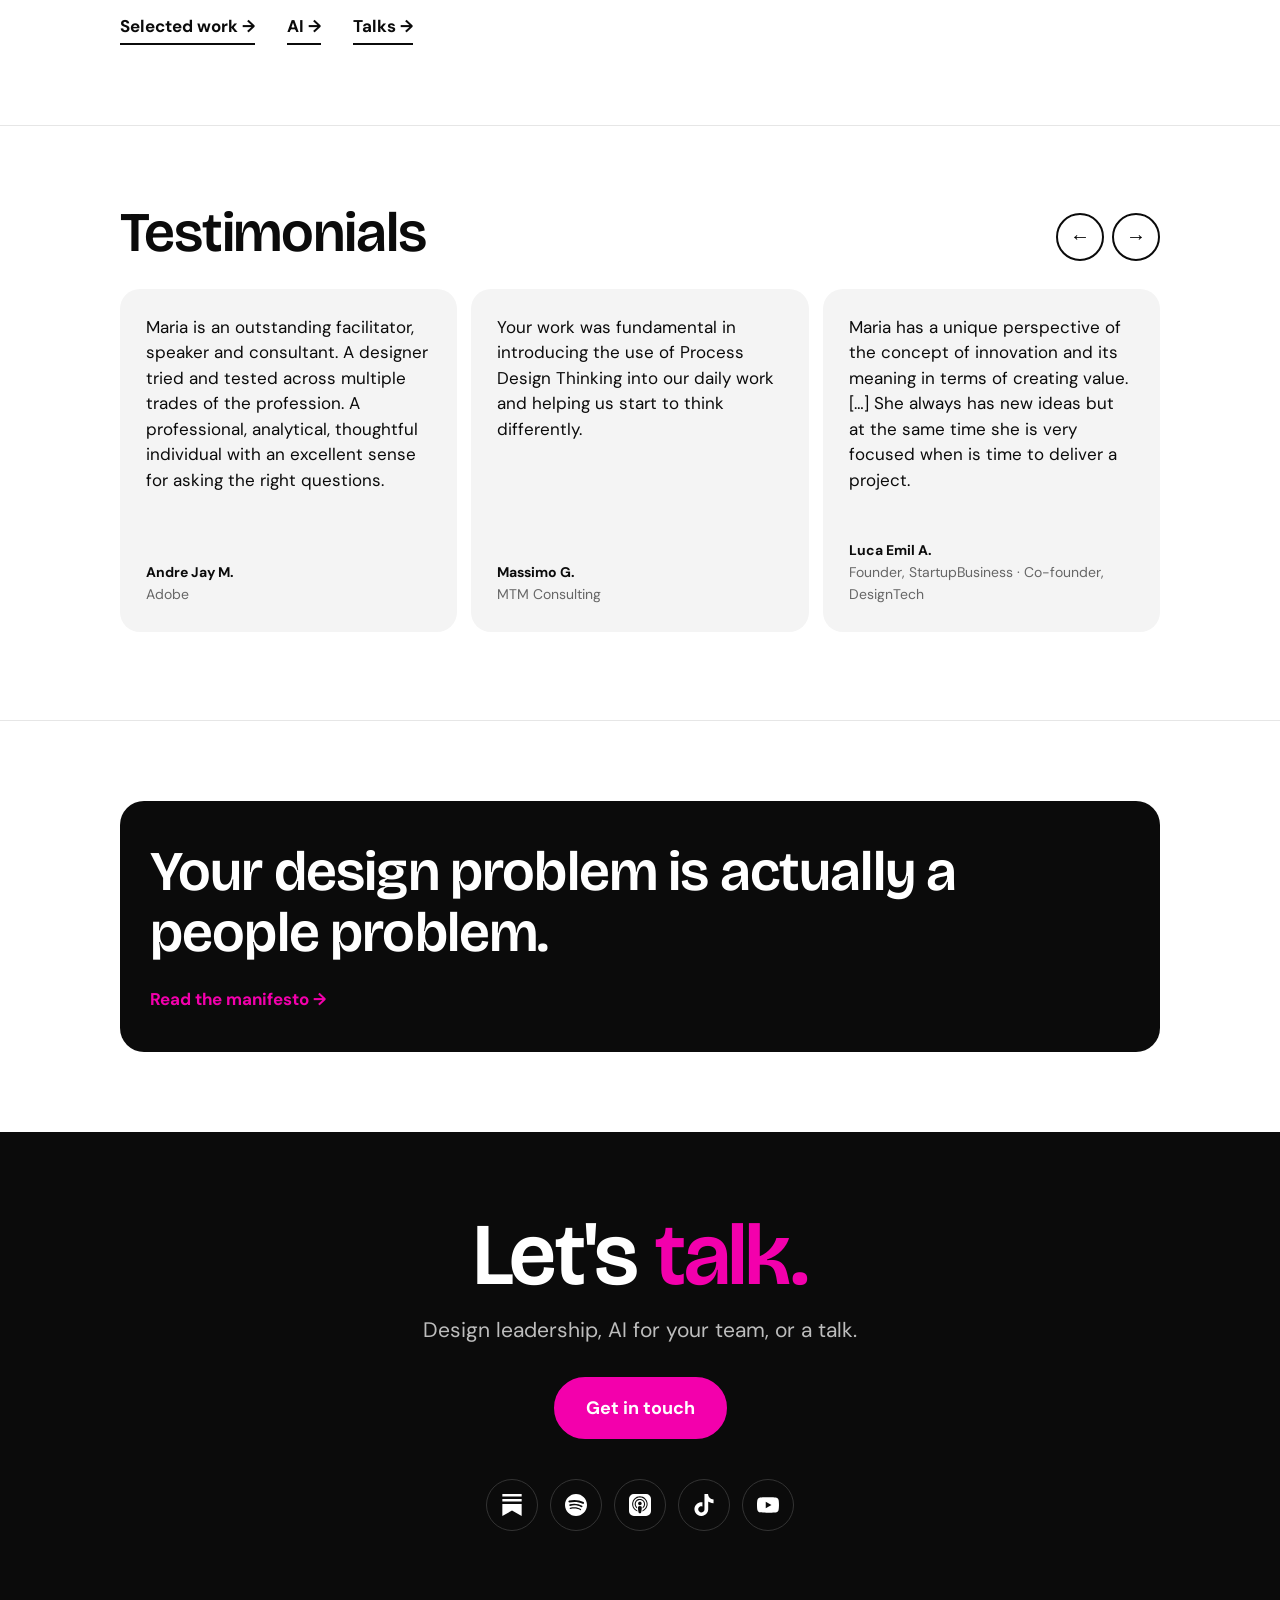
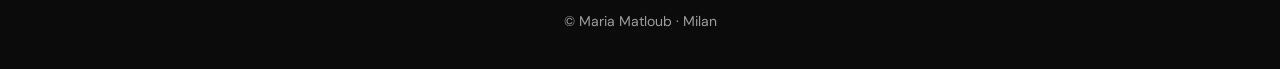
==== commit 2677ecc0: "Add files via upload" ====
--- a/index.html
+++ b/index.html
@@ -32,7 +32,7 @@
       <div class="bio">
         <h1>Design where <span>decisions are made.</span></h1>
         <p>I'm a designer and strategist. Eight years hands-on, designing products, services and customer experiences. Eight years leading strategy, transformation and design capability with C-suites and founders, from Fortune 500s to startups, across five continents.</p>
-        <p>Today I help leadership teams bring design into the decisions that shape their strategy, their customers' experience and the way their people work together, increasingly with AI. I host the podcast gguttalks<span class="dot">.</span> and teach design leadership.</p>
+        <p>Today I help leadership teams create value by bringing design into the decisions that shape their strategy, their customers' experience and the way their people work together, increasingly with AI. I host the podcast gguttalks<span class="dot">.</span> and teach design leadership.</p>
         <div class="btns"><a class="btn primary" href="work.html">See the work</a></div>
       </div>
       <div class="portrait"><img src="portrait.jpg" alt="Maria Matloub" width="800" height="1000"></div>
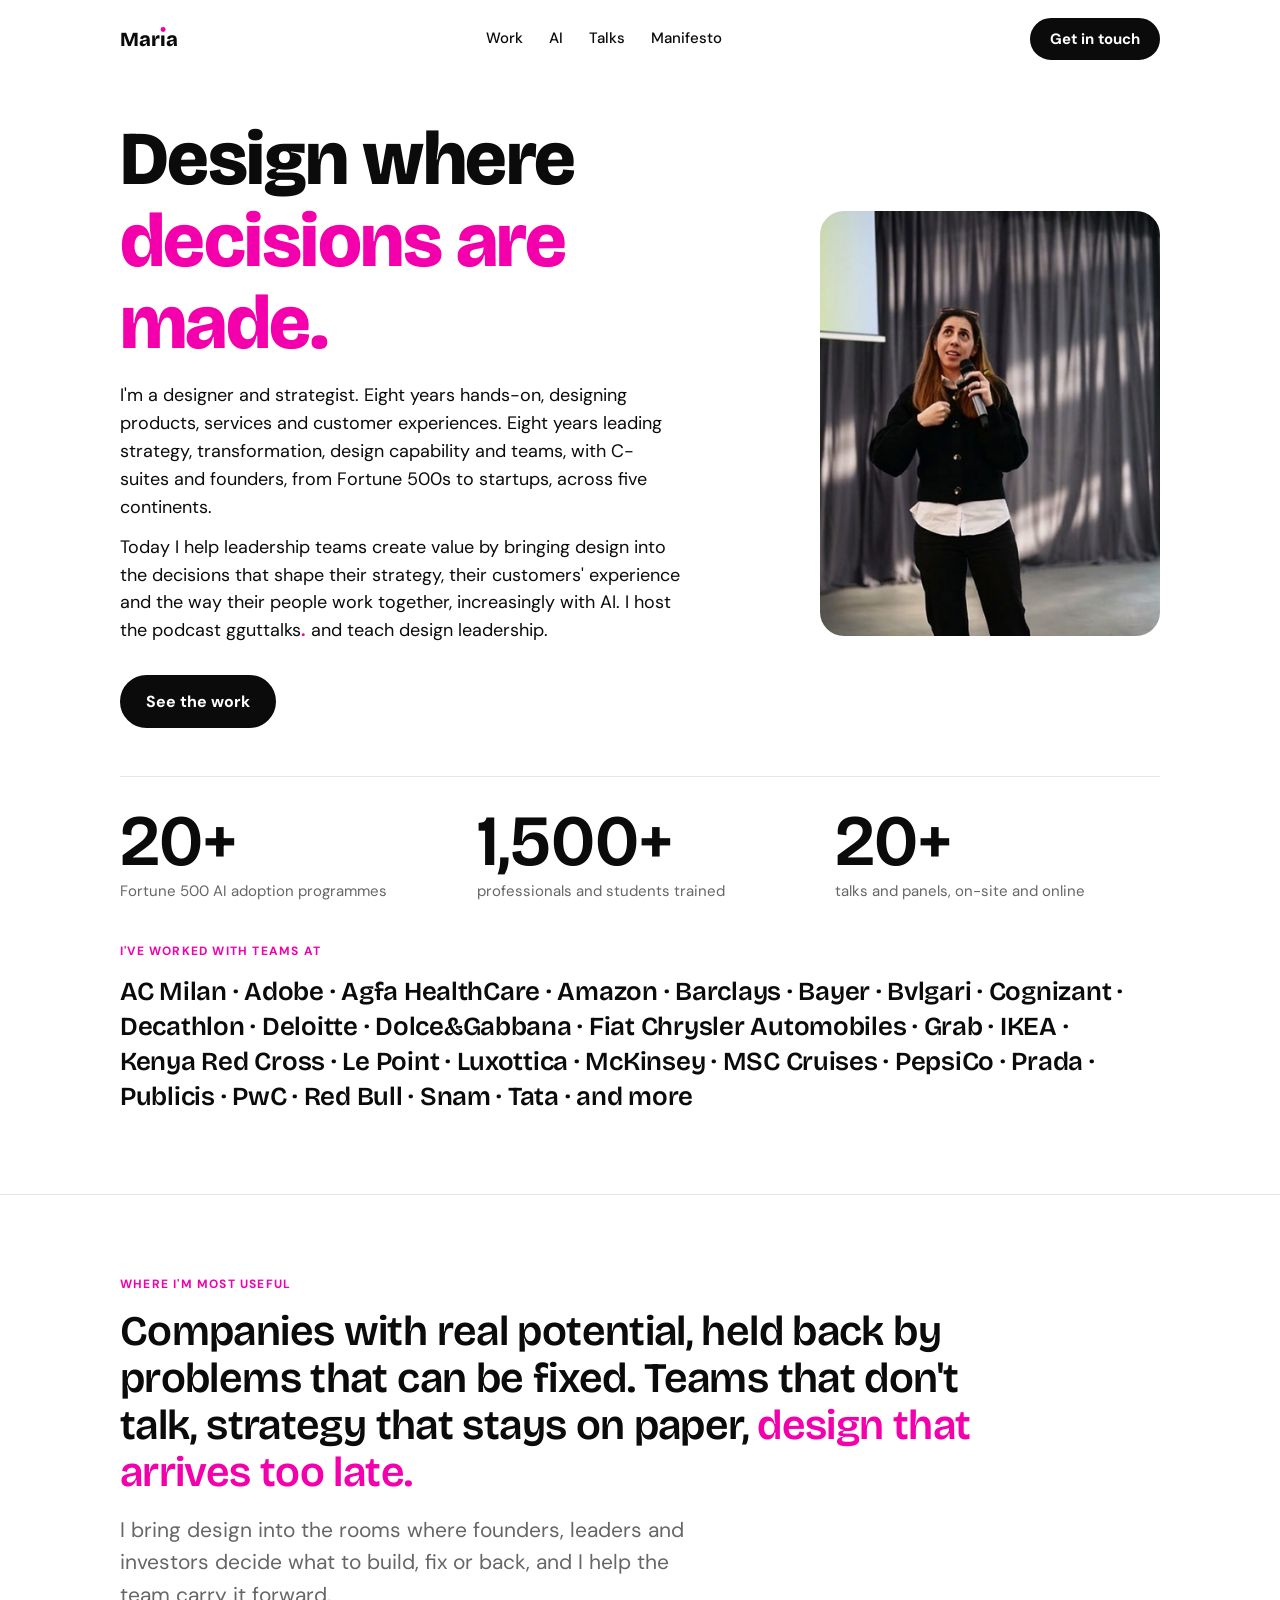
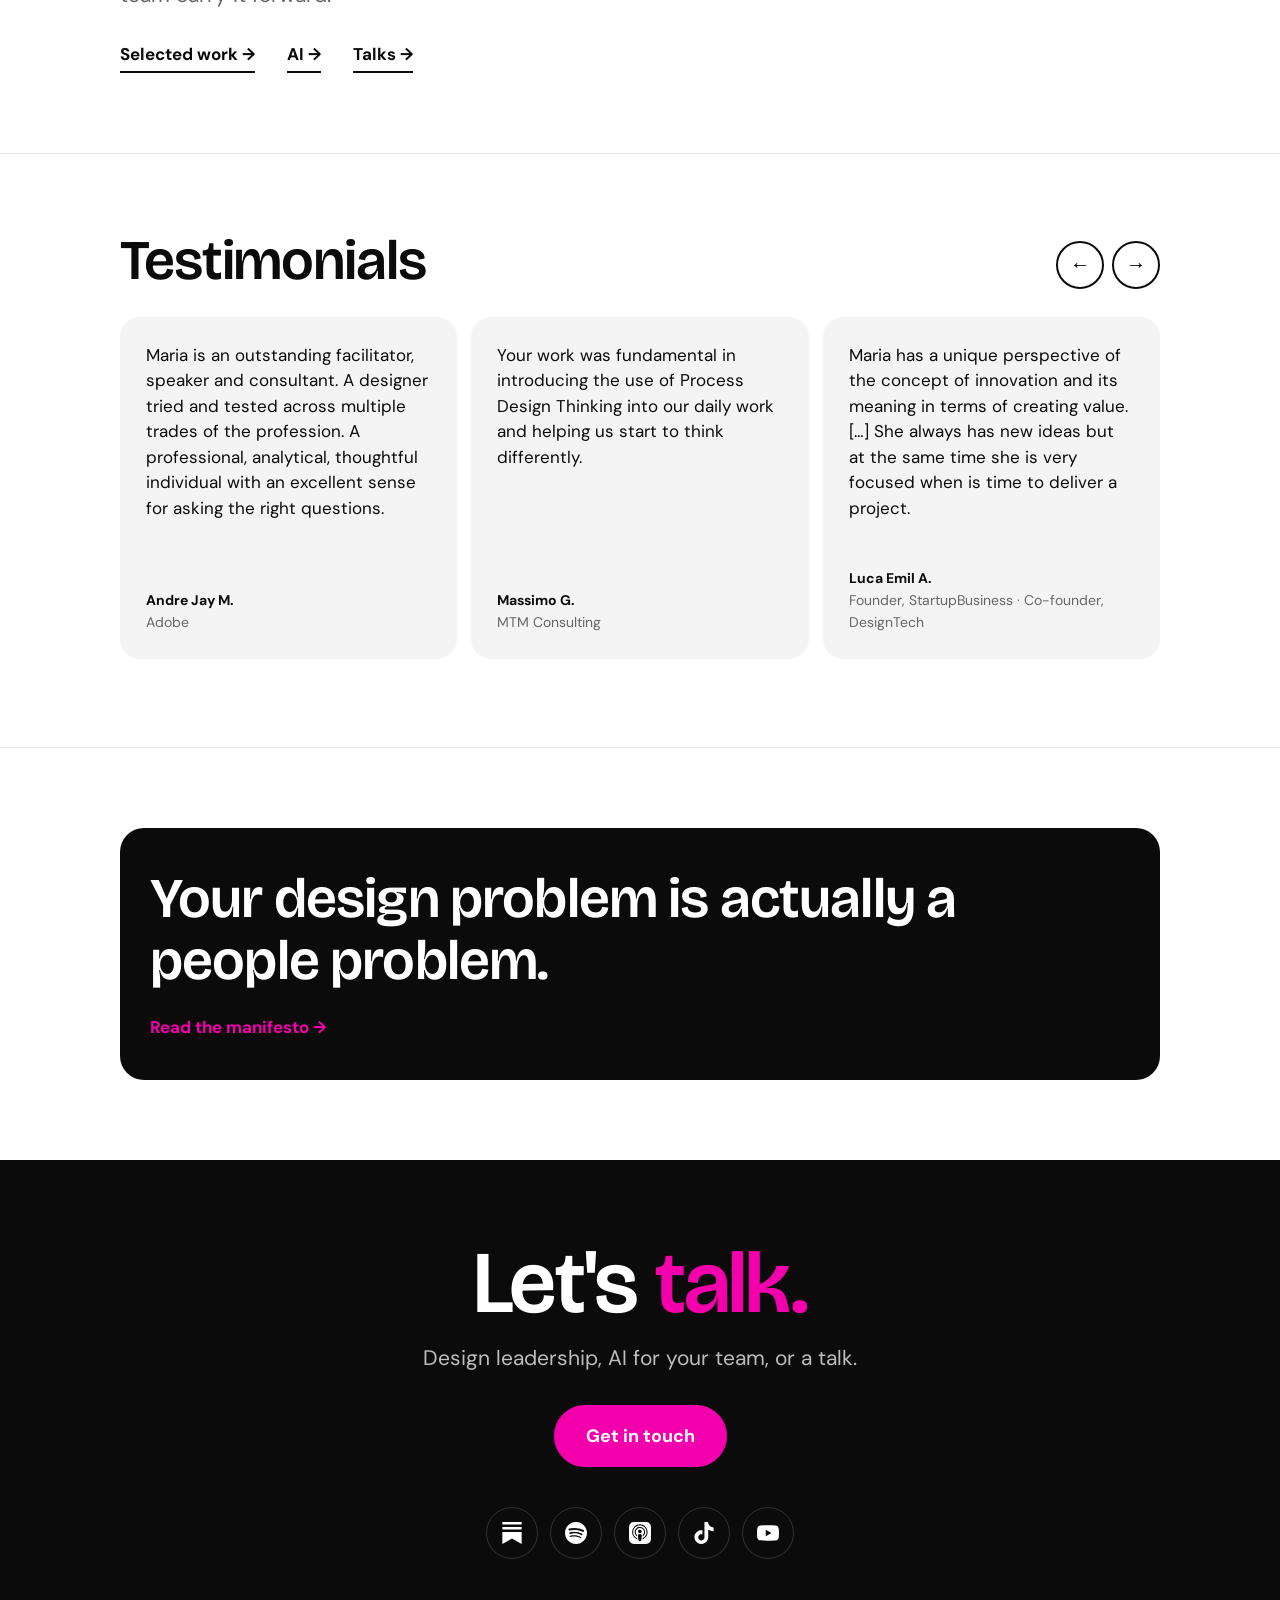
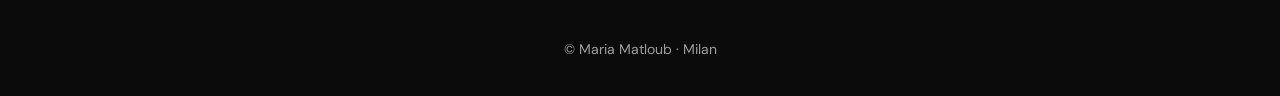
==== commit d14ff320: "Add files via upload" ====
--- a/index.html
+++ b/index.html
@@ -31,7 +31,7 @@
     <div class="hero-grid">
       <div class="bio">
         <h1>Design where <span>decisions are made.</span></h1>
-        <p>I'm a designer and strategist. Eight years hands-on, designing products, services and customer experiences. Eight years leading strategy, transformation and design capability with C-suites and founders, from Fortune 500s to startups, across five continents.</p>
+        <p>I'm a designer and strategist. Eight years hands-on, designing products, services and customer experiences. Eight years leading strategy, transformation, design capability and teams, with C-suites and founders, from Fortune 500s to startups, across five continents.</p>
         <p>Today I help leadership teams create value by bringing design into the decisions that shape their strategy, their customers' experience and the way their people work together, increasingly with AI. I host the podcast gguttalks<span class="dot">.</span> and teach design leadership.</p>
         <div class="btns"><a class="btn primary" href="work.html">See the work</a></div>
       </div>
